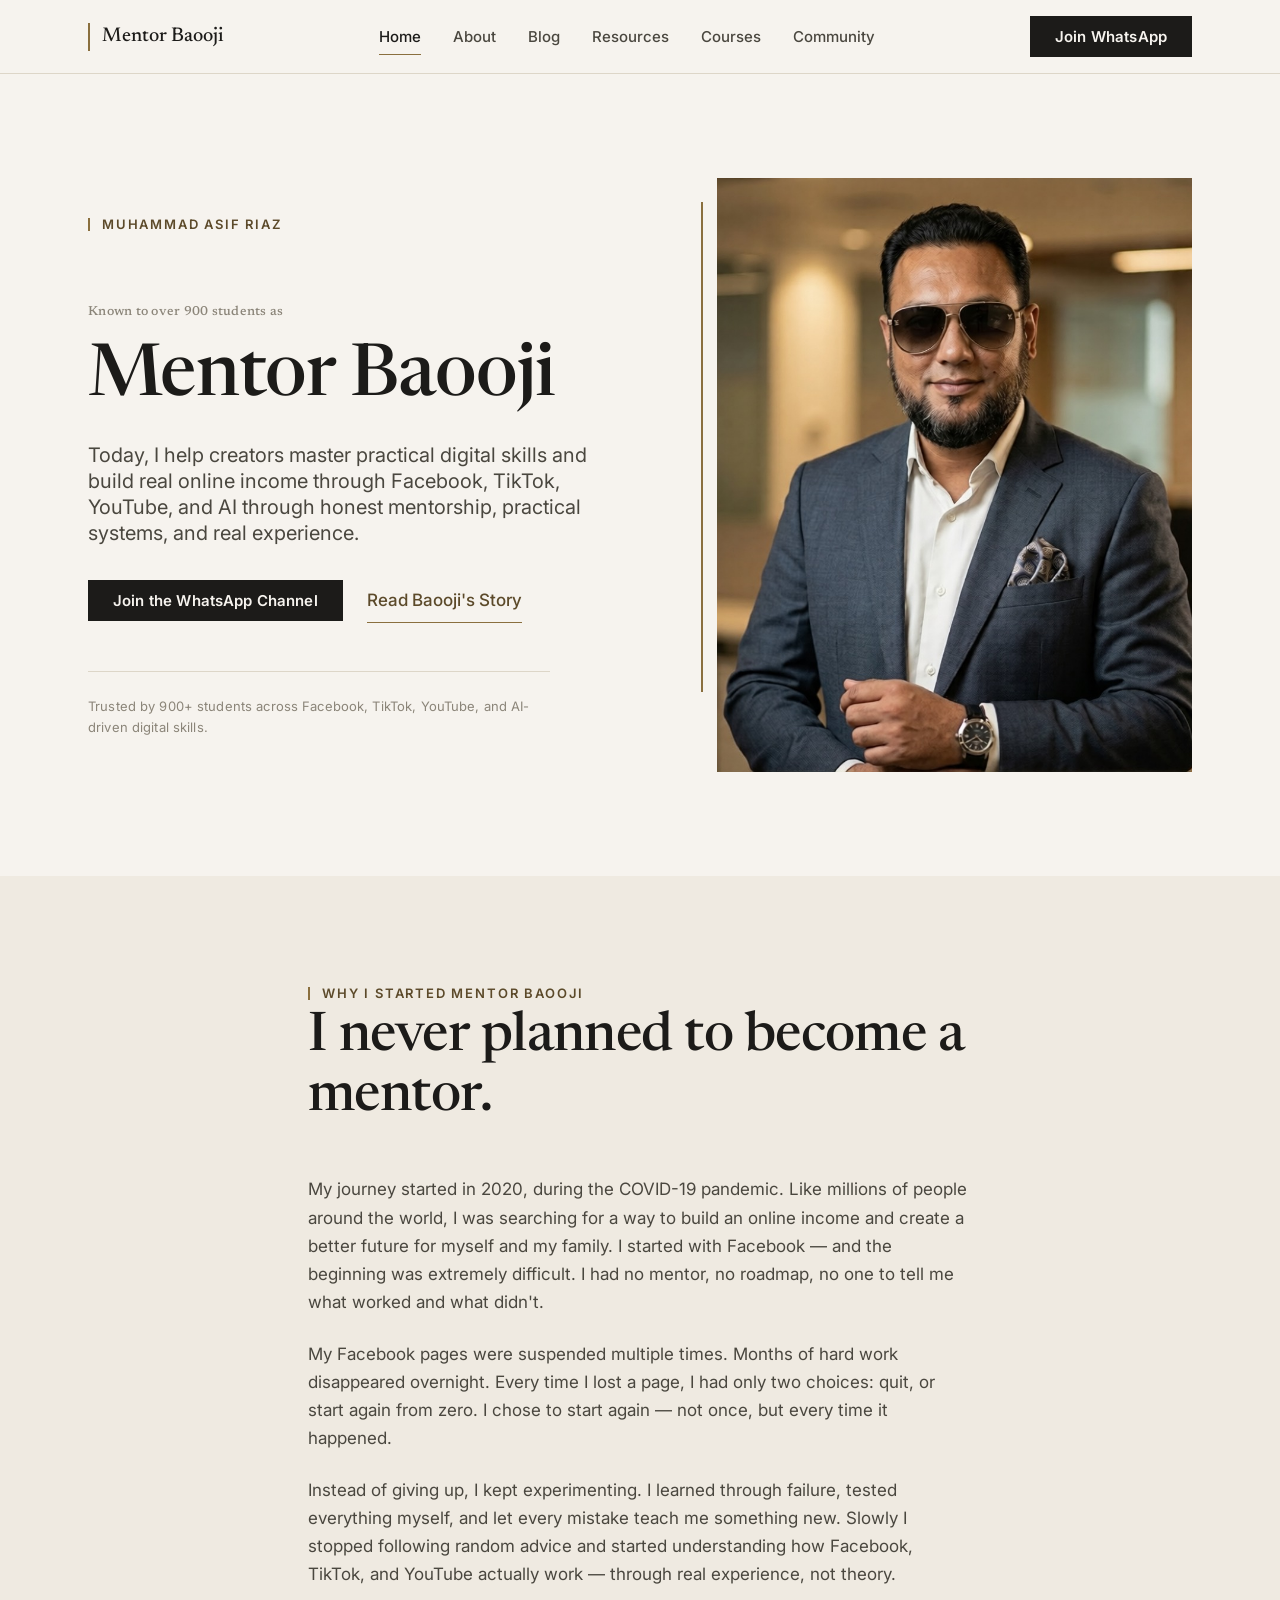
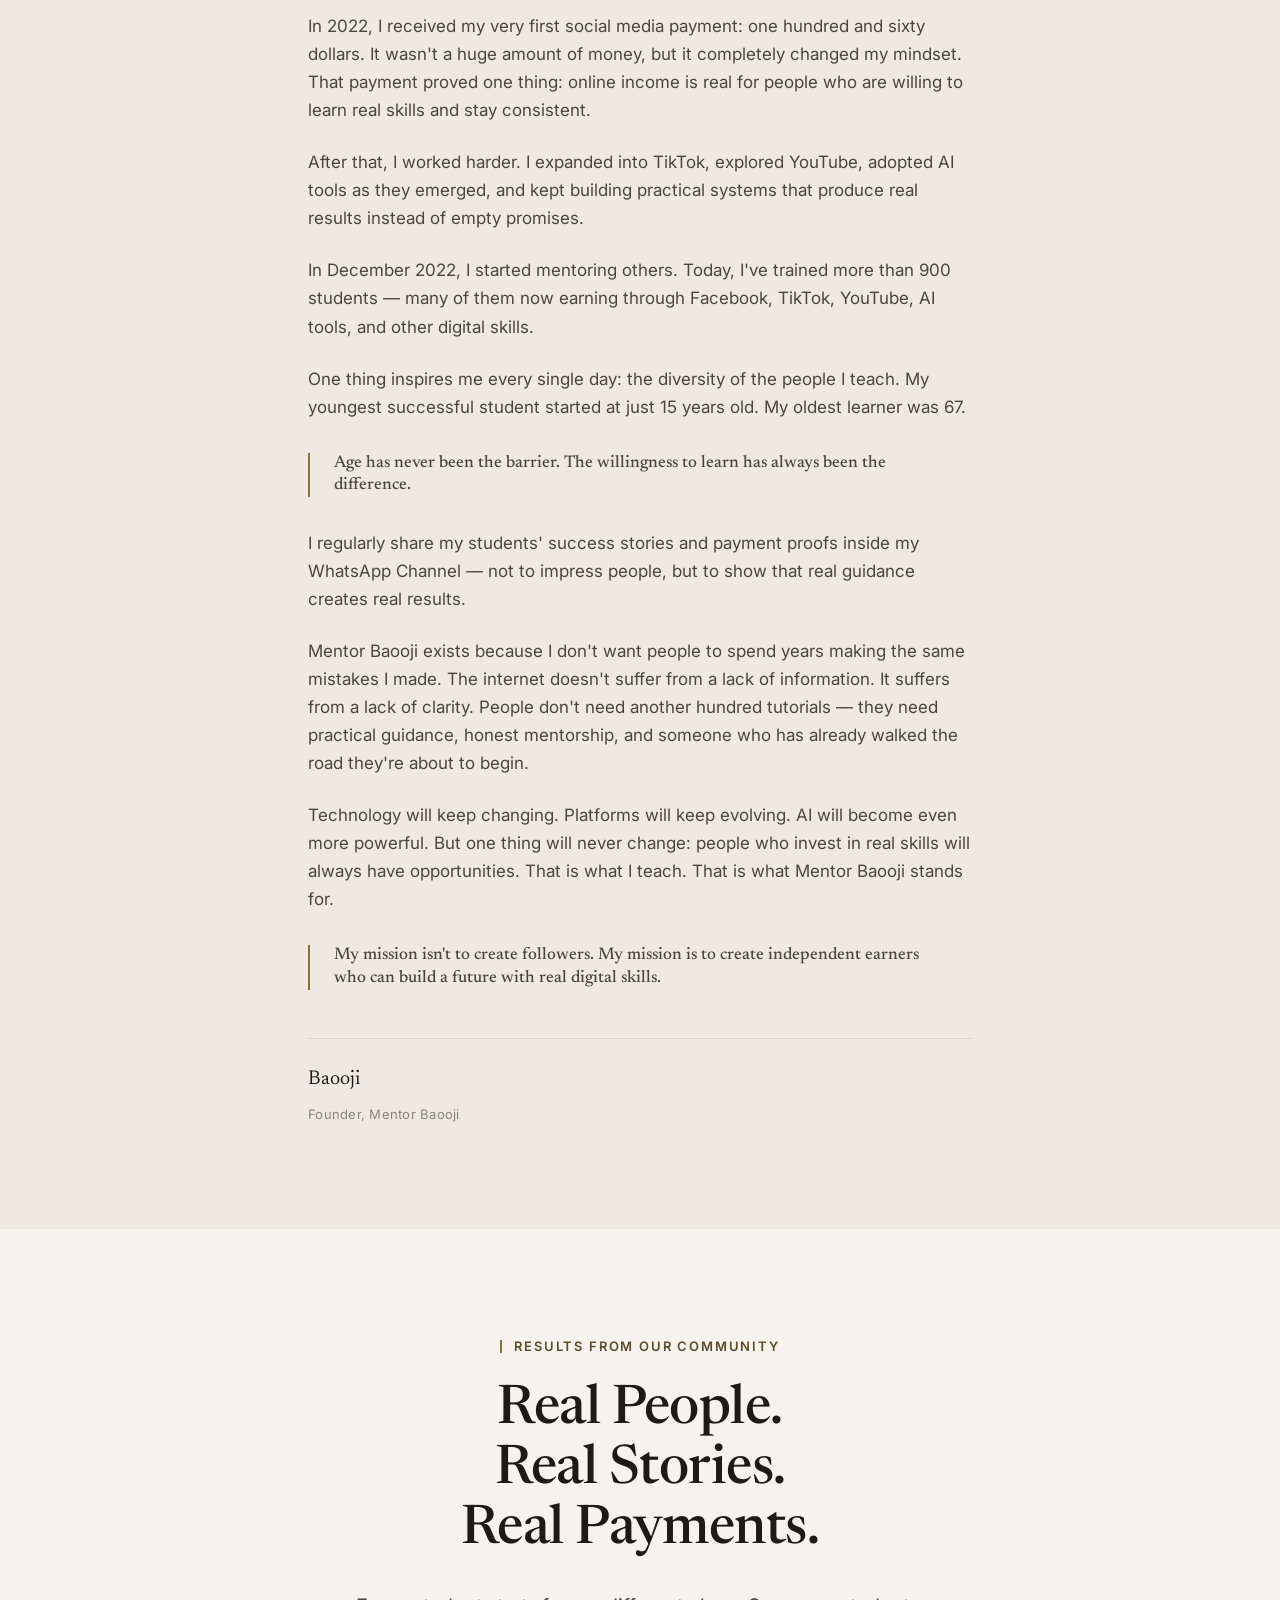
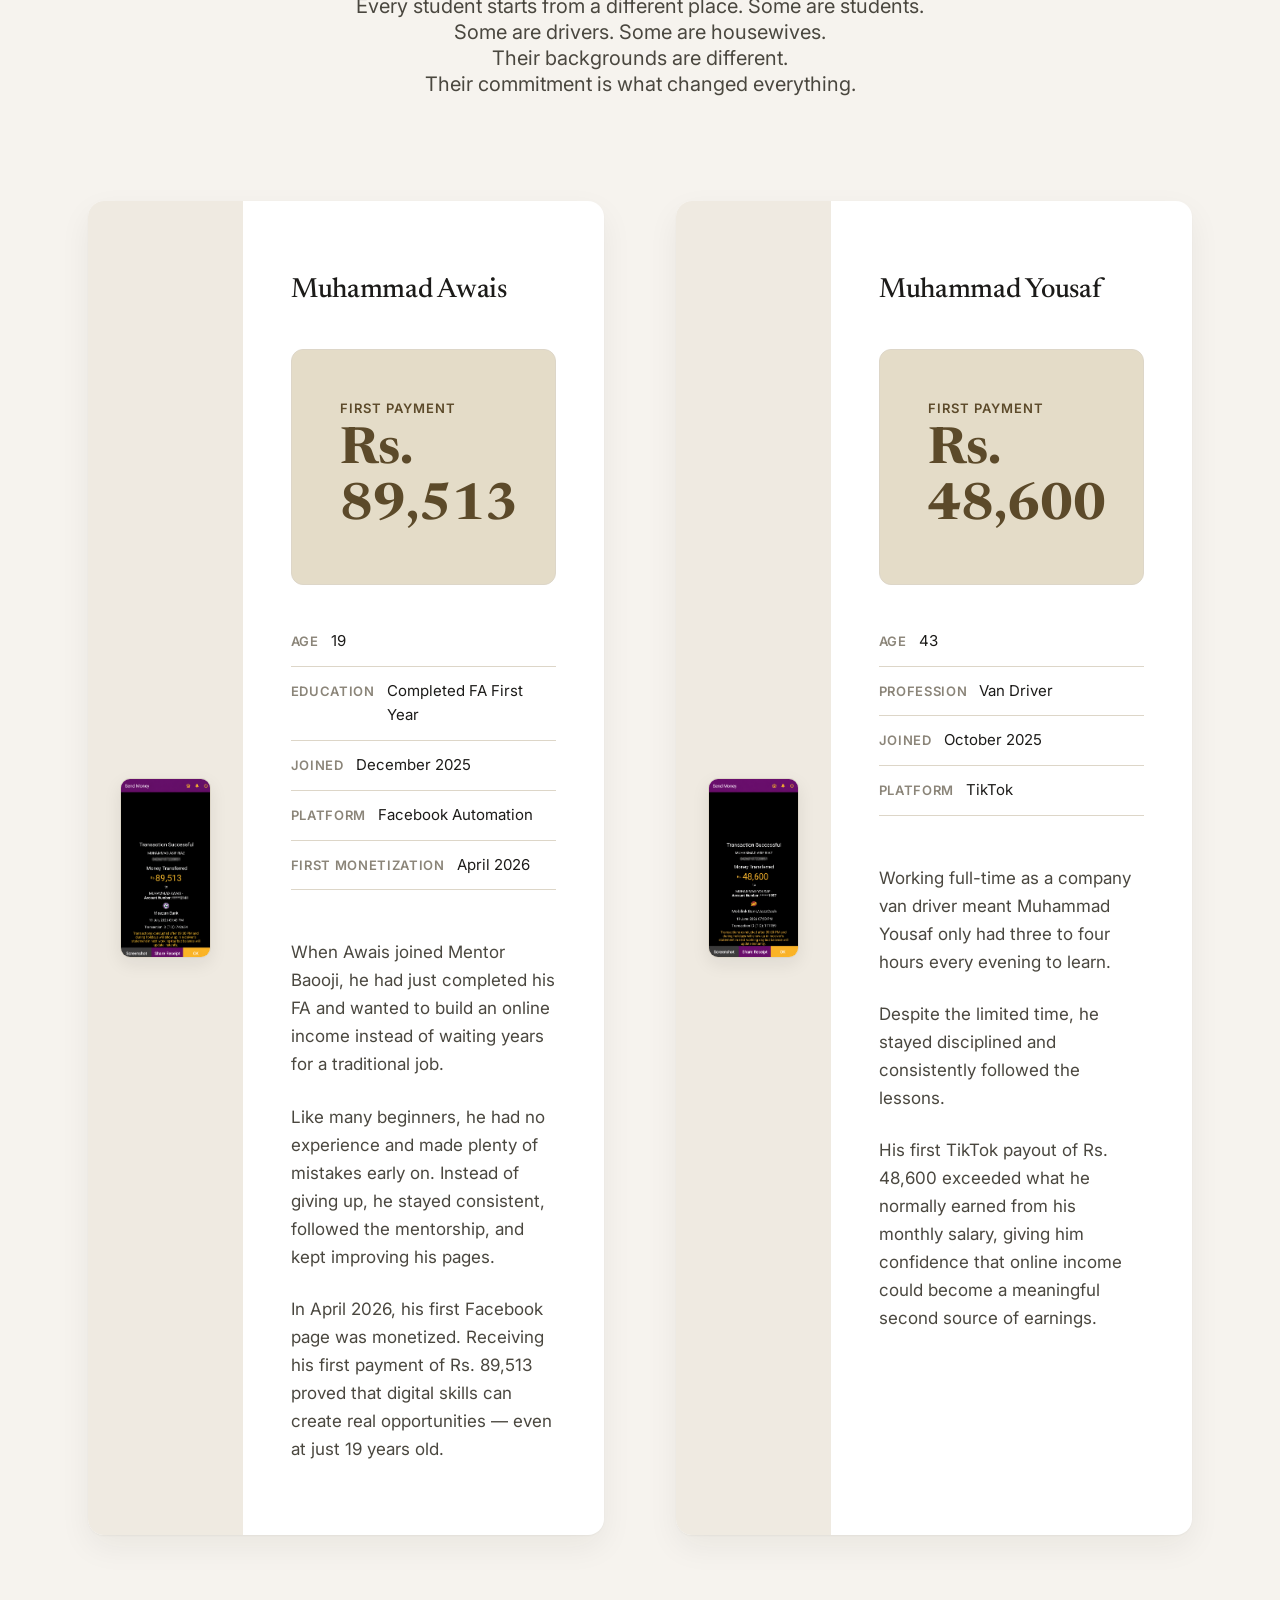
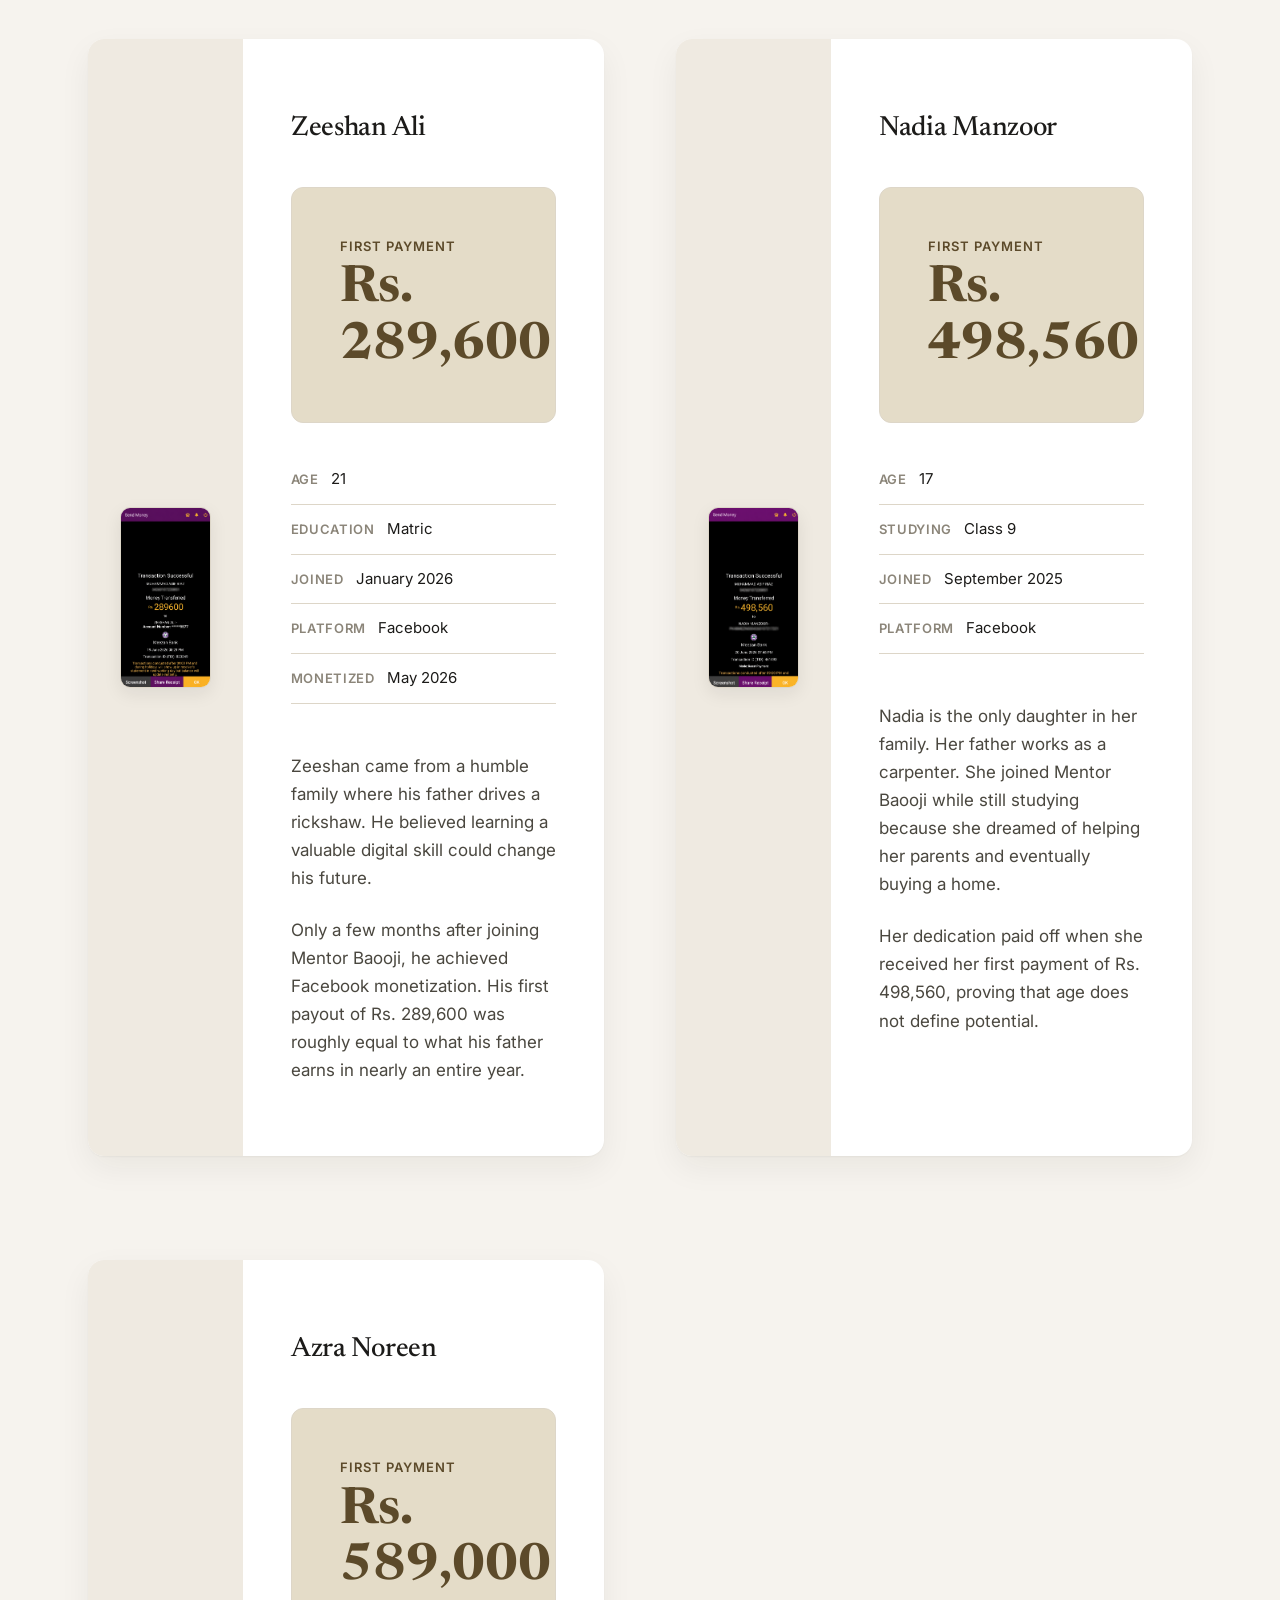
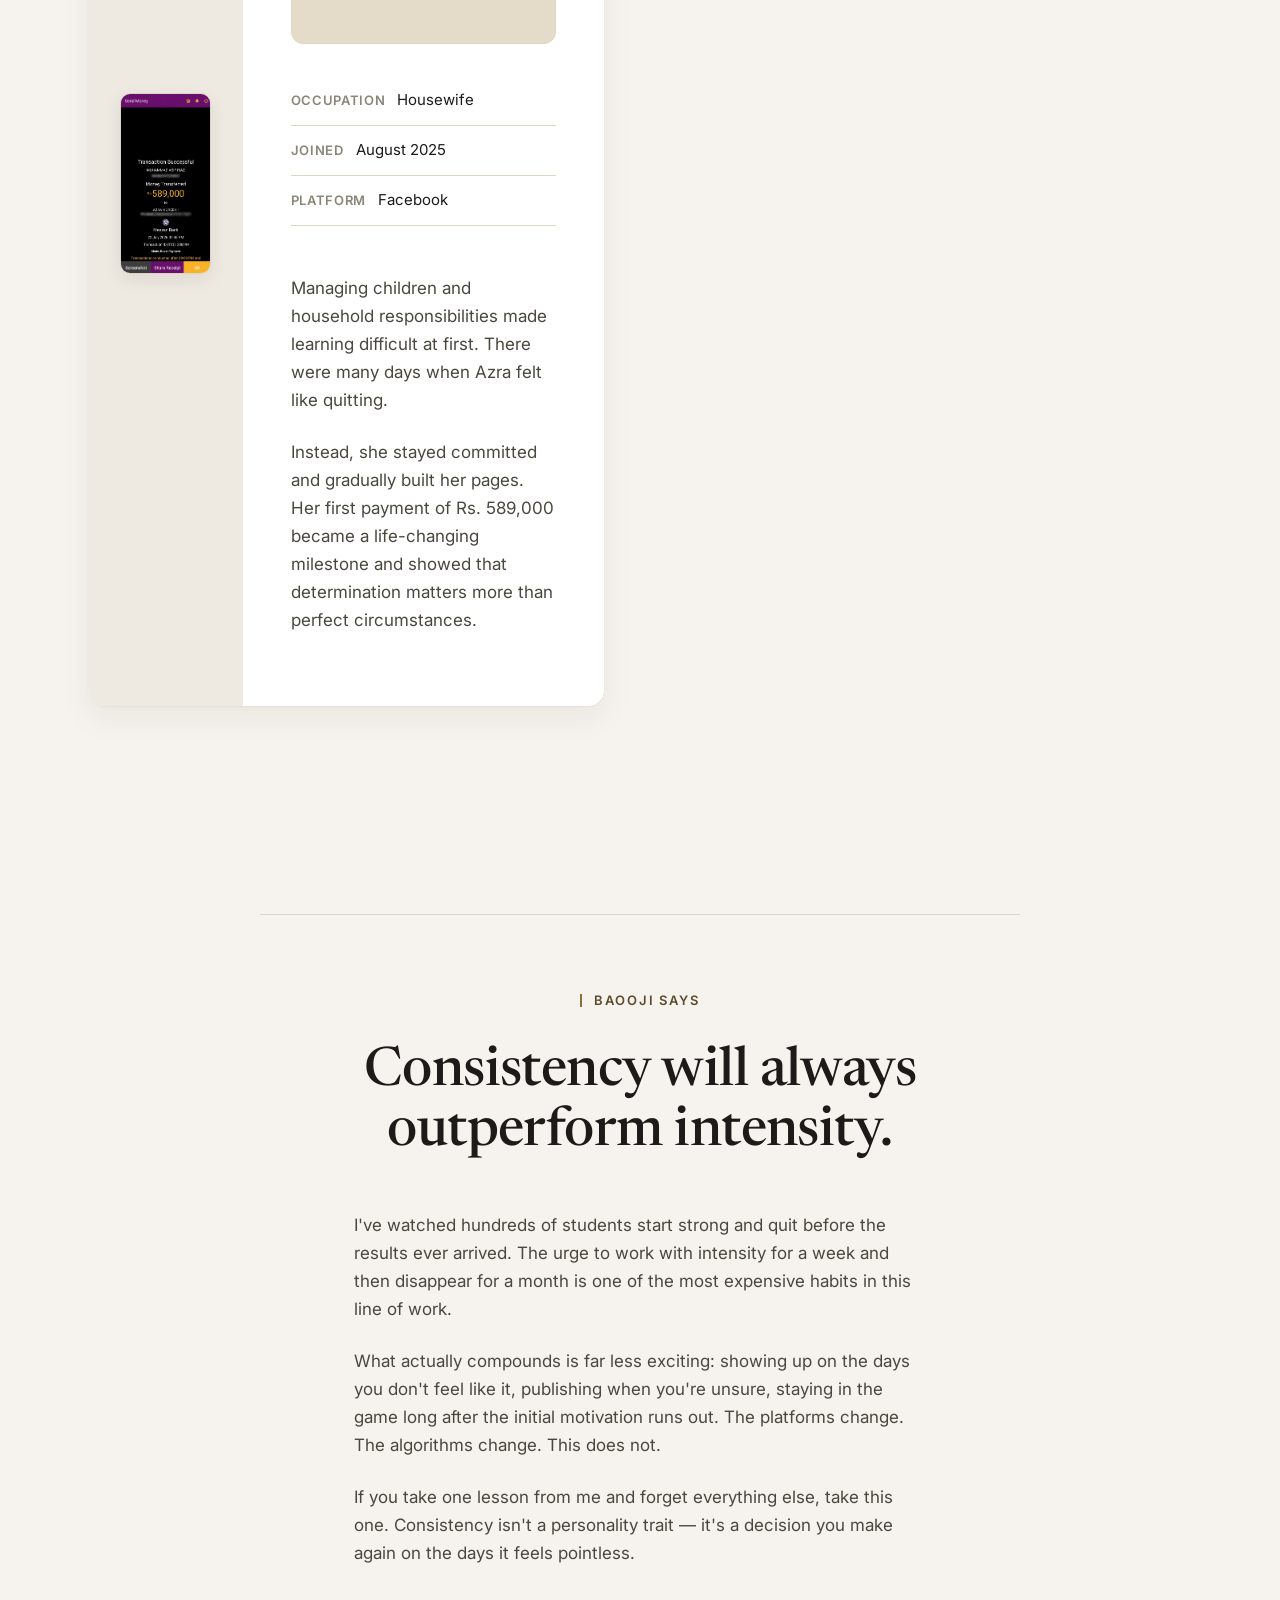
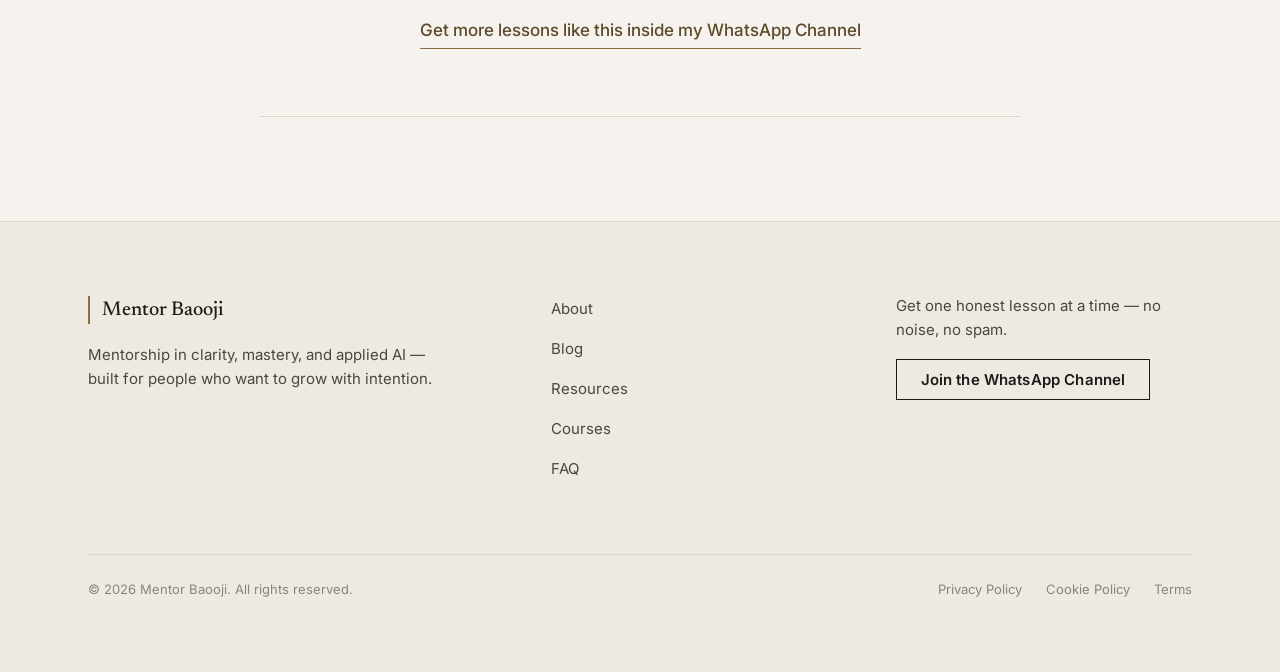
==== index.html @ 6d3a400d "Add files via upload" ====
<!DOCTYPE html>
<html lang="en" class="no-js">
<head>
  <!-- ============================================================
       CHARACTER SET / VIEWPORT
       ============================================================ -->
  <meta charset="UTF-8">
  <meta name="viewport" content="width=device-width, initial-scale=1.0">

  <!-- ============================================================
       SEO META — PHASE 1
       Authored per-page (not auto-generated) per the SEO architecture.
       This page's title/description are final copy targets to be
       refined once real hero copy is approved; structure is production-ready.
       ============================================================ -->
  <title>Mentor Baooji — Clarity, Mastery, and the AI Masterclass</title>
  <meta name="description" content="Mentor Baooji helps ambitious learners think clearly, build real skill, and grow with AI — through mentorship, timeless principles, and a free WhatsApp community.">
  <meta name="robots" content="index, follow">
  <link rel="canonical" href="https://www.mentorbaooji.com/">
  <meta name="author" content="Muhammad Asif Riaz">

  <!-- Open Graph -->
  <meta property="og:type" content="website">
  <meta property="og:site_name" content="Mentor Baooji">
  <meta property="og:title" content="Mentor Baooji — Clarity, Mastery, and the AI Masterclass">
  <meta property="og:description" content="Mentorship, timeless principles, and a free WhatsApp community for ambitious learners building real skill in the age of AI.">
  <meta property="og:url" content="https://www.mentorbaooji.com/">
  <meta property="og:image" content="https://www.mentorbaooji.com/assets/images/og/home-og.jpg">
  <meta property="og:image:width" content="1200">
  <meta property="og:image:height" content="630">
  <meta property="og:locale" content="en_US">

  <!-- Twitter Card -->
  <meta name="twitter:card" content="summary_large_image">
  <meta name="twitter:title" content="Mentor Baooji — Clarity, Mastery, and the AI Masterclass">
  <meta name="twitter:description" content="Mentorship, timeless principles, and a free WhatsApp community for ambitious learners building real skill in the age of AI.">
  <meta name="twitter:image" content="https://www.mentorbaooji.com/assets/images/og/home-og.jpg">

  <meta name="theme-color" content="#F6F3EE">

  <!-- ============================================================
       FAVICON — full set (Milestone 1: Branding Assets)
       SVG served first (modern browsers, scales losslessly); ICO as the
       universal fallback; apple-touch-icon for iOS home screen; manifest
       for Android/PWA home screen icons.
       ============================================================ -->
  <link rel="icon" href="/favicon.svg" type="image/svg+xml">
  <link rel="icon" href="/favicon.ico" sizes="any">
  <link rel="apple-touch-icon" href="/assets/images/icons/apple-touch-icon.png">
  <link rel="manifest" href="/site.webmanifest">

  <!-- ============================================================
       PERFORMANCE — resource hints
       Preconnect to the font host before the stylesheet requests it,
       and preload the two font files actually used above the fold.
       ============================================================ -->
  <link rel="preconnect" href="https://fonts.googleapis.com">
  <link rel="preconnect" href="https://fonts.gstatic.com" crossorigin>
  <link rel="preload" as="image" href="/assets/images/baooji-portrait.jpg" fetchpriority="high">

  <!-- Fonts: swap avoids invisible-text flash; only two families/weights
       loaded, matching the token system's restraint on typefaces. -->
  <link href="https://fonts.googleapis.com/css2?family=Newsreader:ital,opsz,wght@0,6..72,400;0,6..72,500;1,6..72,400&family=Inter:wght@400;500;600&display=swap" rel="stylesheet">

  <!-- ============================================================
       CSS — loaded in dependency order. Kept as separate files per
       project requirement; each is small and cacheable independently.
       ============================================================ -->
  <link rel="stylesheet" href="/assets/css/variables.css">
  <link rel="stylesheet" href="/assets/css/base.css">
  <link rel="stylesheet" href="/assets/css/typography.css">
  <link rel="stylesheet" href="/assets/css/layout.css">
  <link rel="stylesheet" href="/assets/css/navigation.css">
  <link rel="stylesheet" href="/assets/css/hero.css">
  <link rel="stylesheet" href="/assets/css/origin-story.css">
  <link rel="stylesheet" href="/assets/css/student-success.css">
  <link rel="stylesheet" href="/assets/css/baooji-says.css">
  <link rel="stylesheet" href="/assets/css/footer.css">
  <link rel="stylesheet" href="/assets/css/buttons.css">
  <link rel="stylesheet" href="/assets/css/accessibility.css">
</head>
<body>

  <!-- Accessibility: skip link, first focusable element on the page -->
  <a class="skip-link" href="#main-content">Skip to main content</a>

  <div id="page">

    <!-- ============================================================
         HEADER / NAVIGATION
         ============================================================ -->
    <header class="site-header">
      <div class="container nav-bar">

        <a href="/" class="wordmark" aria-label="Mentor Baooji — Home">Mentor Baooji</a>

        <nav class="nav-links" aria-label="Primary">
          <ul>
            <li><a href="/" data-nav-link aria-current="page">Home</a></li>
            <li><a href="/about.html" data-nav-link>About</a></li>
            <li><a href="/blog/" data-nav-link>Blog</a></li>
            <li><a href="/resources/" data-nav-link>Resources</a></li>
            <li><a href="/courses.html" data-nav-link>Courses</a></li>
            <li><a href="/community.html" data-nav-link>Community</a></li>
          </ul>
        </nav>

        <div class="nav-actions">
          <a href="https://whatsapp.com/channel/0029VbAeGN4KWEL04m98dg14"
             class="btn btn-primary nav-cta"
             target="_blank" rel="noopener noreferrer">
            Join WhatsApp
            <span class="visually-hidden">(opens in a new window)</span>
          </a>

          <button type="button"
                  class="nav-toggle"
                  data-nav-toggle
                  aria-expanded="false"
                  aria-controls="mobile-nav"
                  aria-label="Open menu">
            <span class="bar-1"></span>
            <span class="bar-2"></span>
            <span class="bar-3"></span>
          </button>
        </div>

      </div>
    </header>

    <!-- ============================================================
         MOBILE OFF-CANVAS NAV
         ============================================================ -->
    <nav class="mobile-nav"
         id="mobile-nav"
         data-mobile-nav
         data-open="false"
         aria-label="Mobile"
         aria-hidden="true">

      <button type="button" class="mobile-nav-close" data-nav-close>
        Close <span aria-hidden="true">✕</span>
      </button>

      <ul>
        <li><a href="/">Home</a></li>
        <li><a href="/about.html">About</a></li>
        <li><a href="/blog/">Blog</a></li>
        <li><a href="/resources/">Resources</a></li>
        <li><a href="/courses.html">Courses</a></li>
        <li><a href="/community.html">Community</a></li>
      </ul>

      <div class="nav-cta-wrap">
        <a href="https://whatsapp.com/channel/0029VbAeGN4KWEL04m98dg14"
           class="btn btn-primary btn-block"
           target="_blank" rel="noopener noreferrer">
          Join the WhatsApp Channel
          <span class="visually-hidden">(opens in a new window)</span>
        </a>
      </div>
    </nav>

    <!-- ============================================================
         MAIN CONTENT
         ============================================================ -->
    <main id="main-content">

      <!-- ==========================================================
           HERO
           ========================================================== -->
      <section class="hero" aria-labelledby="hero-heading">
        <div class="container hero-grid">

          <div class="hero-content">
            <p class="eyebrow hero-eyebrow">Muhammad Asif Riaz</p>

            <h1 id="hero-heading" class="hero-headline">
              <span class="text-meta">Known to over 900 students as</span><br>
              Mentor Baooji
            </h1>

            <p class="hero-subline">
              Today, I help creators master practical digital skills and
              build real online income through Facebook, TikTok,
              YouTube, and AI through honest mentorship, practical
              systems, and real experience.
            </p>

            <div class="hero-actions">
              <a href="https://whatsapp.com/channel/0029VbAeGN4KWEL04m98dg14"
                 class="btn btn-primary"
                 target="_blank" rel="noopener noreferrer">
                Join the WhatsApp Channel
              </a>
              <a href="/about.html" class="btn-text">Read Baooji's Story</a>
            </div>

            <div class="hero-credibility">
              <p>
                Trusted by 900+ students across Facebook, TikTok,
                YouTube, and AI-driven digital skills.
              </p>
            </div>
          </div>

          <div class="hero-portrait">
            <div class="hero-portrait-frame">
              <img src="/assets/images/baooji-portrait.jpg"
                   alt="Portrait of Mentor Baooji"
                   width="800" height="1000"
                   fetchpriority="high">
            </div>
          </div>

        </div>
      </section>

      <!-- ==========================================================
           WHY I STARTED MENTOR BAOOJI
           Origin story. Job of this section is trust, not conversion —
           deliberately no CTA button here; let it breathe.
           ========================================================== -->
      <section class="origin-story section section-alt" aria-labelledby="origin-story-heading">
        <div class="container-narrow" data-reveal>

          <p class="eyebrow">Why I Started Mentor Baooji</p>

          <h2 id="origin-story-heading" class="origin-story-heading">
            I never planned to become a mentor.
          </h2>

          <div class="origin-story-body stack">
            <p>
              My journey started in 2020, during the COVID-19 pandemic.
              Like millions of people around the world, I was searching
              for a way to build an online income and create a better
              future for myself and my family. I started with Facebook —
              and the beginning was extremely difficult. I had no mentor,
              no roadmap, no one to tell me what worked and what didn't.
            </p>

            <p>
              My Facebook pages were suspended multiple times. Months of
              hard work disappeared overnight. Every time I lost a page,
              I had only two choices: quit, or start again from zero. I
              chose to start again — not once, but every time it happened.
            </p>

            <p>
              Instead of giving up, I kept experimenting. I learned
              through failure, tested everything myself, and let every
              mistake teach me something new. Slowly I stopped following
              random advice and started understanding how Facebook,
              TikTok, and YouTube actually work — through real experience,
              not theory.
            </p>

            <p>
              In 2022, I received my very first social media payment: one
              hundred and sixty dollars. It wasn't a huge amount of money,
              but it completely changed my mindset. That payment proved
              one thing: online income is real for people who are willing
              to learn real skills and stay consistent.
            </p>

            <p>
              After that, I worked harder. I expanded into TikTok,
              explored YouTube, adopted AI tools as they emerged, and kept
              building practical systems that produce real results instead
              of empty promises.
            </p>

            <p>
              In December 2022, I started mentoring others. Today, I've
              trained more than 900 students — many of them now earning
              through Facebook, TikTok, YouTube, AI tools, and other
              digital skills.
            </p>

            <p>
              One thing inspires me every single day: the diversity of the
              people I teach. My youngest successful student started at
              just 15 years old. My oldest learner was 67.
            </p>

            <p class="origin-callout">
              Age has never been the barrier. The willingness to learn
              has always been the difference.
            </p>

            <p>
              I regularly share my students' success stories and payment
              proofs inside my WhatsApp Channel — not to impress people,
              but to show that real guidance creates real results.
            </p>

            <p>
              Mentor Baooji exists because I don't want people to spend
              years making the same mistakes I made. The internet doesn't
              suffer from a lack of information. It suffers from a lack of
              clarity. People don't need another hundred tutorials — they
              need practical guidance, honest mentorship, and someone who
              has already walked the road they're about to begin.
            </p>

            <p>
              Technology will keep changing. Platforms will keep evolving.
              AI will become even more powerful. But one thing will never
              change: people who invest in real skills will always have
              opportunities. That is what I teach. That is what Mentor
              Baooji stands for.
            </p>

            <p class="origin-callout">
              My mission isn't to create followers. My mission is to
              create independent earners who can build a future with real
              digital skills.
            </p>
          </div>

          <div class="origin-signature">
            Baooji
            <span>Founder, Mentor Baooji</span>
          </div>

        </div>
      </section>

      <!-- ==========================================================
           REAL STUDENT SUCCESS STORIES
           Reuses existing reveal.js fade-in via [data-reveal]; no new
           JS file. Payment screenshots are wrapped in plain links that
           open the full image in a new tab — no lightbox/JS required.
           ========================================================== -->
      <section class="student-success section" aria-labelledby="student-success-heading">
        <div class="container">

          <div class="student-success-intro" data-reveal>
            <p class="eyebrow">Results from our community</p>

            <h2 id="student-success-heading" class="student-success-headline">
              Real People.<br>
              Real Stories.<br>
              Real Payments.
            </h2>

            <p class="student-success-subheading">
              Every student starts from a different place. Some are
              students. Some are drivers. Some are housewives.
              <br>
              Their backgrounds are different.
              <br>
              Their commitment is what changed everything.
            </p>
          </div>

          <div class="student-success-grid">

            <!-- Student 1 — Muhammad Awais -->
            <article class="student-card" data-reveal>
              <div class="student-card-media">
                <a href="/assets/images/students/awais.png"
                   class="student-card-image-link"
                   target="_blank" rel="noopener noreferrer">
                  <img src="/assets/images/students/awais.png"
                       alt="Payment screenshot showing Rs. 89,513 received by Muhammad Awais"
                       width="480" height="640"
                       loading="lazy">
                  <span class="visually-hidden">View full payment screenshot (opens in a new window)</span>
                </a>
              </div>
              <div class="student-card-body">
                <h3 class="student-card-name">Muhammad Awais</h3>
                <dl class="student-card-meta">
                  <div class="student-card-meta-item"><dt>Age</dt><dd>19</dd></div>
                  <div class="student-card-meta-item"><dt>Education</dt><dd>Completed FA First Year</dd></div>
                  <div class="student-card-meta-item"><dt>Joined</dt><dd>December 2025</dd></div>
                  <div class="student-card-meta-item"><dt>Platform</dt><dd>Facebook Automation</dd></div>
                  <div class="student-card-meta-item"><dt>First Monetization</dt><dd>April 2026</dd></div>
                  <div class="student-card-meta-item is-payment"><dt>First Payment</dt><dd>Rs. 89,513</dd></div>
                </dl>
                <div class="student-card-story stack">
                  <p>
                    When Awais joined Mentor Baooji, he had just completed
                    his FA and wanted to build an online income instead of
                    waiting years for a traditional job.
                  </p>
                  <p>
                    Like many beginners, he had no experience and made
                    plenty of mistakes early on. Instead of giving up, he
                    stayed consistent, followed the mentorship, and kept
                    improving his pages.
                  </p>
                  <p>
                    In April 2026, his first Facebook page was monetized.
                    Receiving his first payment of Rs. 89,513 proved that
                    digital skills can create real opportunities — even at
                    just 19 years old.
                  </p>
                </div>
              </div>
            </article>

            <!-- Student 2 — Muhammad Yousaf -->
            <article class="student-card" data-reveal>
              <div class="student-card-media">
                <a href="/assets/images/students/yousaf.png"
                   class="student-card-image-link"
                   target="_blank" rel="noopener noreferrer">
                  <img src="/assets/images/students/yousaf.png"
                       alt="Payment screenshot showing Rs. 48,600 received by Muhammad Yousaf"
                       width="480" height="640"
                       loading="lazy">
                  <span class="visually-hidden">View full payment screenshot (opens in a new window)</span>
                </a>
              </div>
              <div class="student-card-body">
                <h3 class="student-card-name">Muhammad Yousaf</h3>
                <dl class="student-card-meta">
                  <div class="student-card-meta-item"><dt>Age</dt><dd>43</dd></div>
                  <div class="student-card-meta-item"><dt>Profession</dt><dd>Van Driver</dd></div>
                  <div class="student-card-meta-item"><dt>Joined</dt><dd>October 2025</dd></div>
                  <div class="student-card-meta-item"><dt>Platform</dt><dd>TikTok</dd></div>
                  <div class="student-card-meta-item is-payment"><dt>First Payment</dt><dd>Rs. 48,600</dd></div>
                </dl>
                <div class="student-card-story stack">
                  <p>
                    Working full-time as a company van driver meant
                    Muhammad Yousaf only had three to four hours every
                    evening to learn.
                  </p>
                  <p>
                    Despite the limited time, he stayed disciplined and
                    consistently followed the lessons.
                  </p>
                  <p>
                    His first TikTok payout of Rs. 48,600 exceeded what he
                    normally earned from his monthly salary, giving him
                    confidence that online income could become a
                    meaningful second source of earnings.
                  </p>
                </div>
              </div>
            </article>

            <!-- Student 3 — Zeeshan Ali -->
            <article class="student-card" data-reveal>
              <div class="student-card-media">
                <a href="/assets/images/students/zeeshan.png"
                   class="student-card-image-link"
                   target="_blank" rel="noopener noreferrer">
                  <img src="/assets/images/students/zeeshan.png"
                       alt="Payment screenshot showing Rs. 289,600 received by Zeeshan Ali"
                       width="480" height="640"
                       loading="lazy">
                  <span class="visually-hidden">View full payment screenshot (opens in a new window)</span>
                </a>
              </div>
              <div class="student-card-body">
                <h3 class="student-card-name">Zeeshan Ali</h3>
                <dl class="student-card-meta">
                  <div class="student-card-meta-item"><dt>Age</dt><dd>21</dd></div>
                  <div class="student-card-meta-item"><dt>Education</dt><dd>Matric</dd></div>
                  <div class="student-card-meta-item"><dt>Joined</dt><dd>January 2026</dd></div>
                  <div class="student-card-meta-item"><dt>Platform</dt><dd>Facebook</dd></div>
                  <div class="student-card-meta-item"><dt>Monetized</dt><dd>May 2026</dd></div>
                  <div class="student-card-meta-item is-payment"><dt>First Payment</dt><dd>Rs. 289,600</dd></div>
                </dl>
                <div class="student-card-story stack">
                  <p>
                    Zeeshan came from a humble family where his father
                    drives a rickshaw. He believed learning a valuable
                    digital skill could change his future.
                  </p>
                  <p>
                    Only a few months after joining Mentor Baooji, he
                    achieved Facebook monetization. His first payout of
                    Rs. 289,600 was roughly equal to what his father earns
                    in nearly an entire year.
                  </p>
                </div>
              </div>
            </article>

            <!-- Student 4 — Nadia Manzoor -->
            <article class="student-card" data-reveal>
              <div class="student-card-media">
                <a href="/assets/images/students/Nadia.png"
                   class="student-card-image-link"
                   target="_blank" rel="noopener noreferrer">
                  <img src="/assets/images/students/Nadia.png"
                       alt="Payment screenshot showing Rs. 498,560 received by Nadia Manzoor"
                       width="480" height="640"
                       loading="lazy">
                  <span class="visually-hidden">View full payment screenshot (opens in a new window)</span>
                </a>
              </div>
              <div class="student-card-body">
                <h3 class="student-card-name">Nadia Manzoor</h3>
                <dl class="student-card-meta">
                  <div class="student-card-meta-item"><dt>Age</dt><dd>17</dd></div>
                  <div class="student-card-meta-item"><dt>Studying</dt><dd>Class 9</dd></div>
                  <div class="student-card-meta-item"><dt>Joined</dt><dd>September 2025</dd></div>
                  <div class="student-card-meta-item"><dt>Platform</dt><dd>Facebook</dd></div>
                  <div class="student-card-meta-item is-payment"><dt>First Payment</dt><dd>Rs. 498,560</dd></div>
                </dl>
                <div class="student-card-story stack">
                  <p>
                    Nadia is the only daughter in her family. Her father
                    works as a carpenter. She joined Mentor Baooji while
                    still studying because she dreamed of helping her
                    parents and eventually buying a home.
                  </p>
                  <p>
                    Her dedication paid off when she received her first
                    payment of Rs. 498,560, proving that age does not
                    define potential.
                  </p>
                </div>
              </div>
            </article>

            <!-- Student 5 — Azra Noreen -->
            <article class="student-card" data-reveal>
              <div class="student-card-media">
                <a href="/assets/images/students/Azra.png"
                   class="student-card-image-link"
                   target="_blank" rel="noopener noreferrer">
                  <img src="/assets/images/students/Azra.png"
                       alt="Payment screenshot showing Rs. 589,000 received by Azra Noreen"
                       width="480" height="640"
                       loading="lazy">
                  <span class="visually-hidden">View full payment screenshot (opens in a new window)</span>
                </a>
              </div>
              <div class="student-card-body">
                <h3 class="student-card-name">Azra Noreen</h3>
                <dl class="student-card-meta">
                  <div class="student-card-meta-item"><dt>Occupation</dt><dd>Housewife</dd></div>
                  <div class="student-card-meta-item"><dt>Joined</dt><dd>August 2025</dd></div>
                  <div class="student-card-meta-item"><dt>Platform</dt><dd>Facebook</dd></div>
                  <div class="student-card-meta-item is-payment"><dt>First Payment</dt><dd>Rs. 589,000</dd></div>
                </dl>
                <div class="student-card-story stack">
                  <p>
                    Managing children and household responsibilities made
                    learning difficult at first. There were many days when
                    Azra felt like quitting.
                  </p>
                  <p>
                    Instead, she stayed committed and gradually built her
                    pages. Her first payment of Rs. 589,000 became a
                    life-changing milestone and showed that determination
                    matters more than perfect circumstances.
                  </p>
                </div>
              </div>
            </article>

          </div>
        </div>
      </section>

      <!-- ==========================================================
           BAOOJI SAYS
           Signature section. One timeless lesson, framed and quiet —
           not a quote carousel, not a testimonial. Reuses the existing
           reveal.js fade-in via [data-reveal]; no new JS file.
           ========================================================== -->
      <section class="baooji-says section" aria-labelledby="baooji-says-heading">
        <div class="container-narrow baooji-says-frame" data-reveal>

          <p class="eyebrow">Baooji Says</p>

          <h2 id="baooji-says-heading" class="baooji-says-statement">
            Consistency will always outperform intensity.
          </h2>

          <div class="baooji-says-body stack">
            <p>
              I've watched hundreds of students start strong and quit
              before the results ever arrived. The urge to work with
              intensity for a week and then disappear for a month is one
              of the most expensive habits in this line of work.
            </p>

            <p>
              What actually compounds is far less exciting: showing up on
              the days you don't feel like it, publishing when you're
              unsure, staying in the game long after the initial
              motivation runs out. The platforms change. The algorithms
              change. This does not.
            </p>

            <p>
              If you take one lesson from me and forget everything else,
              take this one. Consistency isn't a personality trait — it's
              a decision you make again on the days it feels pointless.
            </p>
          </div>

          <p class="baooji-says-cta">
            <a href="https://whatsapp.com/channel/0029VbAeGN4KWEL04m98dg14"
               class="btn-text"
               target="_blank" rel="noopener noreferrer">
              Get more lessons like this inside my WhatsApp Channel
            </a>
          </p>

        </div>
      </section>

    </main>

    <!-- ============================================================
         FOOTER
         ============================================================ -->
    <footer class="site-footer">
      <div class="container">

        <div class="footer-grid">

          <div class="footer-brand">
            <a href="/" class="wordmark" aria-label="Mentor Baooji — Home">Mentor Baooji</a>
            <p>
              Mentorship in clarity, mastery, and applied AI — built for
              people who want to grow with intention.
            </p>
          </div>

          <nav class="footer-nav" aria-label="Footer">
            <ul>
              <li><a href="/about.html">About</a></li>
              <li><a href="/blog/">Blog</a></li>
              <li><a href="/resources/">Resources</a></li>
              <li><a href="/courses.html">Courses</a></li>
              <li><a href="/faq.html">FAQ</a></li>
            </ul>
          </nav>

          <div class="footer-cta">
            <p>Get one honest lesson at a time — no noise, no spam.</p>
            <a href="https://whatsapp.com/channel/0029VbAeGN4KWEL04m98dg14"
               class="btn btn-secondary"
               target="_blank" rel="noopener noreferrer">
              Join the WhatsApp Channel
            </a>
          </div>

        </div>

        <div class="footer-bottom">
          <p class="footer-copyright">
            © <span data-current-year>2026</span> Mentor Baooji. All rights reserved.
          </p>
          <div class="footer-legal">
            <a href="/privacy-policy.html">Privacy Policy</a>
            <a href="/cookie-policy.html">Cookie Policy</a>
            <a href="/terms.html">Terms</a>
          </div>
        </div>

      </div>
    </footer>

  </div>

  <!-- ============================================================
       JAVASCRIPT — loaded at end of body, deferred, no framework.
       ============================================================ -->
  <script src="/assets/js/navigation.js" defer></script>
  <script src="/assets/js/main.js" defer></script>
  <script src="/assets/js/reveal.js" defer></script>

</body>
</html>
---- assets/css/variables.css ----
/* ==========================================================================
   MENTOR BAOOJI — DESIGN TOKENS
   Single source of truth for the entire design system.
   Every other CSS file reads from these custom properties only —
   no hard-coded colors, sizes, or fonts anywhere else in the codebase.
   ========================================================================== */

:root {

  /* ---------- COLOR: BASE ----------
     Warm, muted, quiet-luxury palette. Deliberately avoids the common
     AI-generated defaults (cream #F4F1EA + terracotta #D97757). */
  --color-bg: #F6F3EE;            /* warm parchment — primary background */
  --color-bg-alt: #EFEAE1;        /* slightly deeper warm neutral — alternating sections */
  --color-surface: #FFFFFF;       /* rare — only for elevated cards/forms if ever needed */

  --color-ink: #1C1B19;           /* warm near-black — headings, primary text */
  --color-ink-soft: #4A473F;      /* muted body text */
  --color-ink-faint: #8B8579;     /* captions, meta text, timestamps */

  --color-accent: #8A6F3E;        /* burnished brass — the brand's signature accent */
  --color-accent-deep: #5C4A2A;   /* hover / active / pressed states */
  --color-accent-soft: #E4DCC8;   /* faint accent backgrounds, focus halos */

  --color-border: #DDD6C8;        /* hairline rules and dividers */
  --color-border-strong: #C9C0AC; /* slightly stronger rule, used sparingly */

  /* ---------- COLOR: FUNCTIONAL ---------- */
  --color-focus-ring: #5C4A2A;    /* visible keyboard focus outline */
  --color-overlay: rgba(28, 27, 25, 0.55); /* mobile nav / modal scrims */

  /* ---------- TYPOGRAPHY: FAMILIES ---------- */
  --font-display: "Newsreader", "Iowan Old Style", "Palatino Linotype", serif;
  --font-body: "Inter", -apple-system, BlinkMacSystemFont, "Segoe UI", sans-serif;

  /* ---------- TYPOGRAPHY: SCALE ----------
     Fluid type scale using clamp() so it responds smoothly across
     viewport sizes without separate breakpoint overrides. */
  --font-size-xs:   clamp(0.75rem, 0.72rem + 0.15vw, 0.8125rem);
  --font-size-sm:   clamp(0.875rem, 0.84rem + 0.2vw, 0.9375rem);
  --font-size-base: clamp(1rem, 0.96rem + 0.2vw, 1.0625rem);
  --font-size-md:   clamp(1.125rem, 1.06rem + 0.35vw, 1.25rem);
  --font-size-lg:   clamp(1.375rem, 1.25rem + 0.6vw, 1.75rem);
  --font-size-xl:   clamp(1.75rem, 1.5rem + 1.2vw, 2.5rem);
  --font-size-2xl:  clamp(2.25rem, 1.8rem + 2vw, 3.5rem);
  --font-size-3xl:  clamp(2.75rem, 2.1rem + 3vw, 4.75rem);

  --line-height-tight: 1.1;
  --line-height-snug: 1.3;
  --line-height-body: 1.65;

  --letter-spacing-eyebrow: 0.14em;
  --letter-spacing-tight: -0.01em;

  /* ---------- SPACING SCALE ----------
     8px base rhythm. Used for all margin/padding/gap values. */
  --space-1: 0.5rem;
  --space-2: 0.75rem;
  --space-3: 1rem;
  --space-4: 1.5rem;
  --space-5: 2rem;
  --space-6: 3rem;
  --space-7: 4.5rem;
  --space-8: 6.5rem;
  --space-9: 9rem;

  /* ---------- LAYOUT ---------- */
  --container-max: 1200px;
  --container-narrow: 760px;
  --container-padding-inline: clamp(1.25rem, 4vw, 3rem);

  /* ---------- BORDERS / RADIUS ----------
     Rectangular, hairline-driven — intentionally minimal radius use,
     consistent with the quiet-luxury, non-templated direction. */
  --radius-none: 0;
  --radius-sm: 2px;
  --border-width-hairline: 1px;
  --border-width-signature: 2px;

  /* ---------- MOTION ---------- */
  --ease-standard: cubic-bezier(0.2, 0.6, 0.2, 1);
  --duration-fast: 150ms;
  --duration-base: 260ms;
  --duration-slow: 420ms;

  /* ---------- Z-INDEX SCALE ---------- */
  --z-nav: 100;
  --z-overlay: 200;
  --z-skip-link: 999;
}

/* Reduced motion: neutralize durations globally, respected by every
   component that references --duration-* rather than hard-coded values. */
@media (prefers-reduced-motion: reduce) {
  :root {
    --duration-fast: 0ms;
    --duration-base: 0ms;
    --duration-slow: 0ms;
  }
}
---- assets/css/base.css ----
/* ==========================================================================
   BASE — reset, box model, and global defaults
   ========================================================================== */

*,
*::before,
*::after {
  box-sizing: border-box;
}

* {
  margin: 0;
}

html {
  -webkit-text-size-adjust: 100%;
  text-size-adjust: 100%;
  scroll-behavior: smooth;
}

@media (prefers-reduced-motion: reduce) {
  html {
    scroll-behavior: auto;
  }
}

body {
  min-height: 100vh;
  background-color: var(--color-bg);
  color: var(--color-ink-soft);
  font-family: var(--font-body);
  font-size: var(--font-size-base);
  line-height: var(--line-height-body);
  -webkit-font-smoothing: antialiased;
  text-rendering: optimizeLegibility;
}

img,
picture,
svg {
  display: block;
  max-width: 100%;
  height: auto;
}

/* Prevents oversized media/embeds from breaking layout on small screens */
img,
video,
iframe {
  max-width: 100%;
}

input,
button,
textarea,
select {
  font: inherit;
  color: inherit;
}

button {
  background: none;
  border: none;
  cursor: pointer;
}

a {
  color: inherit;
  text-decoration: none;
}

ul,
ol {
  list-style: none;
  padding: 0;
}

table {
  border-collapse: collapse;
}

/* Root stacking context for the mobile nav overlay */
#page {
  position: relative;
  isolation: isolate;
}
---- assets/css/typography.css ----
/* ==========================================================================
   TYPOGRAPHY
   Display face (Newsreader) is used with restraint — headings and the
   hero statement only. Everything functional (nav, buttons, meta text,
   body copy) stays in Inter. This split is what keeps the page feeling
   editorial rather than "templated SaaS."
   ========================================================================== */

h1,
h2,
h3,
h4 {
  font-family: var(--font-display);
  font-weight: 500;
  color: var(--color-ink);
  line-height: var(--line-height-tight);
  letter-spacing: var(--letter-spacing-tight);
}

h1 {
  font-size: var(--font-size-3xl);
  font-style: normal;
}

h2 {
  font-size: var(--font-size-2xl);
}

h3 {
  font-size: var(--font-size-lg);
  line-height: var(--line-height-snug);
}

h4 {
  font-size: var(--font-size-md);
  line-height: var(--line-height-snug);
}

p {
  max-width: 62ch;
}

p + p {
  margin-top: var(--space-3);
}

.text-lead {
  font-size: var(--font-size-md);
  color: var(--color-ink-soft);
  line-height: var(--line-height-snug);
}

.text-meta {
  font-size: var(--font-size-xs);
  color: var(--color-ink-faint);
  letter-spacing: 0.02em;
}

/* ---------- Eyebrow + signature mark ----------
   The recurring "signature" device described in the design plan: a small
   brass hairline beside a label, used in nav, hero, and section headers.
   This visual motif is what ties every section of the site together. */
.eyebrow {
  display: inline-flex;
  align-items: center;
  gap: var(--space-2);
  font-family: var(--font-body);
  font-size: var(--font-size-xs);
  font-weight: 600;
  letter-spacing: var(--letter-spacing-eyebrow);
  text-transform: uppercase;
  color: var(--color-accent-deep);
}

.eyebrow::before {
  content: "";
  display: inline-block;
  width: var(--border-width-signature);
  height: 1em;
  background-color: var(--color-accent);
  flex-shrink: 0;
}

/* Utility for visually hiding content while keeping it available to
   assistive technology (used for redundant/contextual labels). */
.visually-hidden {
  position: absolute;
  width: 1px;
  height: 1px;
  padding: 0;
  margin: -1px;
  overflow: hidden;
  clip: rect(0, 0, 0, 0);
  white-space: nowrap;
  border: 0;
}
---- assets/css/layout.css ----
/* ==========================================================================
   LAYOUT
   Container and section rhythm primitives reused by every section on the
   site (not just Phase 1) so future sections inherit the same spacing
   grammar automatically.
   ========================================================================== */

.container {
  width: 100%;
  max-width: var(--container-max);
  margin-inline: auto;
  padding-inline: var(--container-padding-inline);
}

.container-narrow {
  width: 100%;
  max-width: var(--container-narrow);
  margin-inline: auto;
  padding-inline: var(--container-padding-inline);
}

.section {
  padding-block: var(--space-8);
}

.section-alt {
  background-color: var(--color-bg-alt);
}

.section-divider {
  border: none;
  border-top: var(--border-width-hairline) solid var(--color-border);
}

/* ---------- Simple responsive grid utility ----------
   Used by the hero (2-col desktop / 1-col mobile) and reusable for
   future sections (courses, resources) without new CSS. */
.grid-split {
  display: grid;
  grid-template-columns: 1fr;
  gap: var(--space-6);
  align-items: center;
}

@media (min-width: 900px) {
  .grid-split {
    grid-template-columns: 1.1fr 0.9fr;
    gap: var(--space-8);
  }

  .grid-split.reverse {
    grid-template-columns: 0.9fr 1.1fr;
  }

  .grid-split.reverse > :first-child {
    order: 2;
  }
}

/* ---------- Stack utility: vertical rhythm without margin-collapse bugs --- */
.stack > * + * {
  margin-top: var(--gap, var(--space-3));
}

.stack-lg {
  --gap: var(--space-5);
}

/* ---------- Skip link (accessibility) ---------- */
.skip-link {
  position: absolute;
  top: -100%;
  left: var(--space-3);
  z-index: var(--z-skip-link);
  background-color: var(--color-ink);
  color: var(--color-bg);
  padding: var(--space-2) var(--space-4);
  font-size: var(--font-size-sm);
  font-weight: 600;
  transition: top var(--duration-fast) var(--ease-standard);
}

.skip-link:focus {
  top: var(--space-3);
}
---- assets/css/navigation.css ----
/* ==========================================================================
   NAVIGATION
   Sticky, quiet header. Wordmark carries the signature brass hairline.
   Mobile nav is a full-height off-canvas panel, toggled via vanilla JS
   (see assets/js/navigation.js), not a framework component.
   ========================================================================== */

.site-header {
  position: sticky;
  top: 0;
  z-index: var(--z-nav);
  background-color: var(--color-bg);
  border-bottom: var(--border-width-hairline) solid var(--color-border);
}

.nav-bar {
  display: flex;
  align-items: center;
  justify-content: space-between;
  padding-block: var(--space-3);
}

/* ---------- Wordmark ---------- */
.wordmark {
  display: inline-flex;
  align-items: center;
  gap: var(--space-2);
  font-family: var(--font-display);
  font-size: var(--font-size-md);
  font-weight: 500;
  color: var(--color-ink);
}

.wordmark::before {
  content: "";
  display: inline-block;
  width: var(--border-width-signature);
  height: 1.4em;
  background-color: var(--color-accent);
}

/* ---------- Desktop nav links ---------- */
.nav-links {
  display: none;
}

.nav-links ul {
  display: flex;
  align-items: center;
  gap: var(--space-5);
}

.nav-links a {
  font-size: var(--font-size-sm);
  font-weight: 500;
  color: var(--color-ink-soft);
  padding-block: var(--space-1);
  border-bottom: var(--border-width-hairline) solid transparent;
  transition: color var(--duration-fast) var(--ease-standard),
              border-color var(--duration-fast) var(--ease-standard);
}

.nav-links a:hover,
.nav-links a[aria-current="page"] {
  color: var(--color-ink);
  border-bottom-color: var(--color-accent);
}

.nav-actions {
  display: flex;
  align-items: center;
  gap: var(--space-3);
}

/* Nav CTA is intentionally smaller/quieter than the hero CTA — it is
   present everywhere but never competes with the primary hero moment. */
.nav-cta {
  padding-block: var(--space-1);
  font-size: var(--font-size-xs);
}

/* ---------- Mobile menu toggle ---------- */
.nav-toggle {
  display: inline-flex;
  flex-direction: column;
  justify-content: center;
  gap: 5px;
  width: 40px;
  height: 40px;
  padding: var(--space-1);
}

.nav-toggle span {
  display: block;
  width: 100%;
  height: 2px;
  background-color: var(--color-ink);
  transition: transform var(--duration-base) var(--ease-standard),
              opacity var(--duration-base) var(--ease-standard);
}

.nav-toggle[aria-expanded="true"] .bar-1 {
  transform: translateY(7px) rotate(45deg);
}

.nav-toggle[aria-expanded="true"] .bar-2 {
  opacity: 0;
}

.nav-toggle[aria-expanded="true"] .bar-3 {
  transform: translateY(-7px) rotate(-45deg);
}

/* ---------- Mobile off-canvas panel ---------- */
.mobile-nav {
  position: fixed;
  inset: 0;
  z-index: var(--z-overlay);
  background-color: var(--color-bg);
  display: flex;
  flex-direction: column;
  justify-content: center;
  padding: var(--space-6) var(--container-padding-inline);
  transform: translateX(100%);
  transition: transform var(--duration-slow) var(--ease-standard);
}

.mobile-nav[data-open="true"] {
  transform: translateX(0);
}

.mobile-nav ul {
  display: flex;
  flex-direction: column;
  gap: var(--space-4);
}

.mobile-nav a {
  font-family: var(--font-display);
  font-size: var(--font-size-lg);
  color: var(--color-ink);
}

.mobile-nav .nav-cta-wrap {
  margin-top: var(--space-6);
}

.mobile-nav-close {
  position: absolute;
  top: var(--space-3);
  right: var(--container-padding-inline);
  font-size: var(--font-size-sm);
  font-weight: 600;
  color: var(--color-ink-soft);
}

/* Lock body scroll while mobile nav is open (class toggled via JS) */
body.nav-open {
  overflow: hidden;
}

/* ---------- Breakpoint: show desktop nav, hide mobile toggle ---------- */
@media (min-width: 900px) {
  .nav-links {
    display: block;
  }

  .nav-toggle {
    display: none;
  }

  .mobile-nav {
    display: none;
  }
}
---- assets/css/hero.css ----
/* ==========================================================================
   HERO
   Text-left / portrait-right editorial split on desktop, stacked on
   mobile. Deliberately still and quiet: no carousel, no autoplay,
   generous negative space — the page's opening thesis.
   ========================================================================== */

.hero {
  padding-block-start: var(--space-7);
  padding-block-end: var(--space-8);
}

.hero-grid {
  display: grid;
  grid-template-columns: 1fr;
  gap: var(--space-6);
  align-items: center;
}

.hero-content {
  max-width: 46ch;
}

.hero-eyebrow {
  margin-bottom: var(--space-4);
}

.hero-headline {
  font-size: var(--font-size-3xl);
  margin-bottom: var(--space-4);
}

.hero-subline {
  font-size: var(--font-size-md);
  color: var(--color-ink-soft);
  line-height: var(--line-height-snug);
  margin-bottom: var(--space-5);
  max-width: 42ch;
}

.hero-actions {
  display: flex;
  flex-wrap: wrap;
  align-items: center;
  gap: var(--space-4);
  margin-bottom: var(--space-6);
}

.hero-credibility {
  display: flex;
  align-items: center;
  gap: var(--space-3);
  padding-top: var(--space-4);
  border-top: var(--border-width-hairline) solid var(--color-border);
  max-width: 42ch;
}

.hero-credibility p {
  font-size: var(--font-size-xs);
  color: var(--color-ink-faint);
  letter-spacing: 0.01em;
}

/* ---------- Portrait ---------- */
.hero-portrait {
  position: relative;
}

.hero-portrait-frame {
  position: relative;
  aspect-ratio: 4 / 5;
  overflow: hidden;
  background-color: var(--color-bg-alt);
}

.hero-portrait-frame img {
  width: 100%;
  height: 100%;
  object-fit: cover;
  object-position: center top;
}

/* Quiet accent rule tying the portrait back to the signature mark,
   rather than a decorative border or shadow. */
.hero-portrait::before {
  content: "";
  position: absolute;
  top: var(--space-4);
  left: calc(-1 * var(--space-3));
  width: var(--border-width-signature);
  height: calc(100% - var(--space-8));
  background-color: var(--color-accent);
}

@media (min-width: 900px) {
  .hero {
    padding-block-start: var(--space-8);
  }

  .hero-grid {
    grid-template-columns: 1.05fr 0.95fr;
    gap: var(--space-8);
  }

  .hero-headline {
    font-size: var(--font-size-3xl);
  }
}

@media (max-width: 899px) {
  .hero-portrait {
    order: -1;
    max-width: 360px;
    margin-inline: auto;
  }

  .hero-portrait::before {
    display: none;
  }
}
---- assets/css/origin-story.css ----
/* ==========================================================================
   ORIGIN STORY — "Why I Started Mentor Baooji"
   Reuses existing design tokens only (variables.css, typography.css,
   layout.css, buttons.css are untouched). This file adds nothing new to
   the color/type system — it only lays out this one section.
   ========================================================================== */

.origin-story {
  /* .section already provides vertical rhythm (layout.css) —
     this rule only sets the section's own internal spacing. */
  position: relative;
}

.origin-story-heading {
  margin-bottom: var(--space-6);
  max-width: 20ch;
}

.origin-story-body p {
  font-size: var(--font-size-base);
  color: var(--color-ink-soft);
  max-width: 62ch;
}

.origin-story-body > * + * {
  margin-top: var(--space-4);
}

/* ---------- Callout line ----------
   One sentence from the narrative, set larger in the display face.
   This is NOT a duplicated pull-quote (which would read twice to
   screen reader users) — it is simply the emphasised paragraph in
   place, so it remains a single, non-repeated piece of content. */
.origin-callout {
  font-family: var(--font-display);
  font-size: var(--font-size-lg);
  font-weight: 500;
  color: var(--color-ink);
  line-height: var(--line-height-snug);
  max-width: 26ch;
  padding-left: var(--space-4);
  border-left: var(--border-width-signature) solid var(--color-accent);
  margin-block: var(--space-5) !important; /* overrides the generic stack gap above for emphasis */
}

/* ---------- Signature ---------- */
.origin-signature {
  margin-top: var(--space-6);
  padding-top: var(--space-4);
  border-top: var(--border-width-hairline) solid var(--color-border);
  font-family: var(--font-display);
  font-size: var(--font-size-md);
  color: var(--color-ink);
}

.origin-signature span {
  display: block;
  font-family: var(--font-body);
  font-size: var(--font-size-xs);
  color: var(--color-ink-faint);
  letter-spacing: 0.02em;
  margin-top: var(--space-1);
}

/* ==========================================================================
   FADE-IN REVEAL (progressive enhancement)
   Default state is fully visible — content is NEVER hidden for users
   without JavaScript. Only once .js-enabled is present (set by the
   existing main.js from Phase 1) does the pre-reveal state apply, and
   even then only until the IntersectionObserver in reveal.js flips it.
   ========================================================================== */

[data-reveal] {
  opacity: 1;
  transform: none;
}

.js-enabled [data-reveal] {
  opacity: 0;
  transform: translateY(16px);
  transition: opacity var(--duration-slow) var(--ease-standard),
              transform var(--duration-slow) var(--ease-standard);
}

.js-enabled [data-reveal].is-visible {
  opacity: 1;
  transform: none;
}

/* Users who prefer reduced motion always see content immediately,
   regardless of JS state — no fade, no movement. */
@media (prefers-reduced-motion: reduce) {
  .js-enabled [data-reveal] {
    opacity: 1;
    transform: none;
    transition: none;
  }
}

/* ---------- Responsive ---------- */
@media (max-width: 599px) {
  .origin-callout {
    font-size: var(--font-size-md);
    padding-left: var(--space-3);
  }
}
---- assets/css/student-success.css ----
/* ==========================================================================
   STUDENT SUCCESS STORIES
   Reuses existing tokens (variables.css / typography.css / layout.css)
   for all color, spacing, and type. Shadow/radius/pill values are defined
   locally in this file only — a deliberate, explicitly-requested exception
   to the sitewide "no shadows / no radius" rule, scoped so it cannot leak
   into buttons, nav, or any other component.

   VISUAL-ONLY REVISION — HTML markup and JS are unchanged.

   NOTE: this revision targets the selectors that actually exist in
   index.html (.student-card-meta / .student-card-meta-item / .is-payment /
   .student-card-image-link / .student-card-story.stack). The previous
   version of this file referenced markup that isn't present in the page
   (.student-card-tagline, .student-card-platform, .student-timeline,
   .student-card-payment, .student-card-image-trigger, .lightbox-*,
   .student-success-cta) — those rules never matched anything and have
   been removed rather than carried forward.

   Payment emphasis (requirement 4) is achieved the same way the previous
   file achieved its own reordering: CSS `order` only, on the existing
   <dl class="student-card-meta"> / .student-card-meta-item elements.
   No HTML changes.
   ========================================================================== */

.student-success {
  /* .section (layout.css) provides vertical rhythm already */
}

/* ---------- Intro block ---------- */
.student-success-intro {
  max-width: var(--container-narrow);
  margin-inline: auto;
  text-align: center;
  margin-bottom: var(--space-8);
}

.student-success-intro .eyebrow {
  justify-content: center;
  margin-bottom: var(--space-4);
}

.student-success-headline {
  margin-bottom: var(--space-5);
}

.student-success-subheading {
  font-size: var(--font-size-md);
  color: var(--color-ink-soft);
  line-height: var(--line-height-snug);
  max-width: 48ch;
  margin-inline: auto;
}

.student-success-subheading > * + * {
  margin-top: var(--space-1);
}

/* ---------- Card grid ---------- */
.student-success-grid {
  display: grid;
  grid-template-columns: 1fr;
  gap: var(--space-7);
  align-items: stretch;
}

@media (min-width: 900px) {
  .student-success-grid {
    grid-template-columns: 1fr 1fr;
    gap: var(--space-8) var(--space-7);
  }
}

/* ---------- Card ----------
   Local-only design tokens: shadow + radius are intentionally NOT added
   to variables.css, so the rest of the site (buttons, nav, footer)
   remains untouched by this exception. */
.student-card {
  --card-radius: 16px;
  --card-shadow: 0 1px 2px rgba(28, 27, 25, 0.04),
                 0 12px 32px rgba(28, 27, 25, 0.06);
  --card-shadow-hover: 0 1px 2px rgba(28, 27, 25, 0.05),
                       0 20px 44px rgba(28, 27, 25, 0.09);

  height: 100%;
  display: grid;
  grid-template-columns: 1fr;
  background-color: var(--color-surface);
  border-radius: var(--card-radius);
  box-shadow: var(--card-shadow);
  overflow: hidden;
  transition: box-shadow var(--duration-base) var(--ease-standard),
              transform var(--duration-base) var(--ease-standard);
}

.student-card:hover {
  box-shadow: var(--card-shadow-hover);
  transform: translateY(-3px);
}

/* Desktop split — screenshot column narrowed to ~30%, story column
   widened to ~70%, so the screenshot supports the story instead of
   competing with it for attention. Same 900px breakpoint as before. */
@media (min-width: 900px) {
  .student-card {
    grid-template-columns: 30% 70%;
    /* Shared floor so every card reads as the same size on desktop,
       independent of which grid row it lands in. Content can still
       grow taller than this where a story runs long. */
    min-height: 30rem;
  }
}

/* ---------- Media (payment screenshot) ----------
   Screenshot is never cropped: it sits inside a height-capped, padded
   frame and keeps its own native aspect ratio via object-fit: contain.
   The image supports the story, not the reverse. */
.student-card-media {
  display: flex;
  align-items: center;
  justify-content: center;
  padding: var(--space-5);
  background-color: var(--color-bg-alt);
}

.student-card-image-link {
  display: flex;
  align-items: center;
  justify-content: center;
  width: 100%;
  height: 100%;
  padding: 0;
}

.student-card-media img {
  display: block;
  width: auto;
  height: auto;
  max-width: 100%;
  max-height: 380px;
  object-fit: contain;
  border-radius: 10px; /* local exception, see file header */
  border: var(--border-width-hairline) solid var(--color-border);
  box-shadow: 0 6px 18px rgba(28, 27, 25, 0.08); /* local exception, see file header */
  transition: opacity var(--duration-base) var(--ease-standard),
              box-shadow var(--duration-base) var(--ease-standard);
}

.student-card-image-link:hover img,
.student-card-image-link:focus-visible img {
  opacity: 0.94;
  box-shadow: 0 10px 26px rgba(28, 27, 25, 0.12);
}

@media (max-width: 899px) {
  .student-card-media {
    padding: var(--space-6) var(--space-5);
  }

  .student-card-media img {
    max-height: 320px;
  }
}

/* ---------- Body ---------- */
.student-card-body {
  padding: var(--space-7) var(--space-6);
  display: flex;
  flex-direction: column;
}

.student-card-name {
  font-size: var(--font-size-lg);
  margin-bottom: var(--space-4);
}

/* ---------- Meta list ----------
   <dl class="student-card-meta"> holds every fact row, including the
   payment row (marked with .is-payment in the existing markup). It's
   switched to a flex column here purely so `order` can promote the
   payment row above the other facts — no HTML change required. */
.student-card-meta {
  display: flex;
  flex-direction: column;
  gap: var(--space-2);
  margin: 0 0 var(--space-6);
}

.student-card-meta-item {
  order: 2;
  display: flex;
  align-items: baseline;
  gap: var(--space-2);
  padding-bottom: var(--space-2);
  border-bottom: var(--border-width-hairline) solid var(--color-border);
}

.student-card-meta-item dt {
  flex-shrink: 0;
  font-size: var(--font-size-xs);
  font-weight: 600;
  text-transform: uppercase;
  letter-spacing: 0.05em;
  color: var(--color-ink-faint);
}

.student-card-meta-item dd {
  margin: 0;
  font-size: var(--font-size-sm);
  color: var(--color-ink);
}

/* ---------- Payment row ----------
   Requirement 4: the payout amount is the strongest visual element on
   the card after the student's name. Promoted to the top of the meta
   list via `order`, and restyled as a distinct callout — not just
   colored text — so it reads at a glance before anything else on the
   card. */
.student-card-meta-item.is-payment {
  order: 1;
  flex-direction: column;
  align-items: flex-start;
  gap: 4px;
  margin-top: var(--space-3);
  margin-bottom: var(--space-5);
  padding: var(--space-6) var(--space-6);
  border: var(--border-width-hairline) solid var(--color-border);
  border-radius: 12px; /* local exception, see file header */
  background-color: var(--color-accent-soft);
}

.student-card-meta-item.is-payment dt {
  font-size: var(--font-size-xs);
  font-weight: 600;
  text-transform: uppercase;
  letter-spacing: 0.08em;
  color: var(--color-accent-deep);
}

.student-card-meta-item.is-payment dd {
  font-family: var(--font-display);
  /* ~30% larger than the previous var(--font-size-xl), scoped locally
     via calc() so the shared --font-size-xl token (and anything else
     using it) is left untouched. */
  font-size: calc(var(--font-size-xl) * 1.3);
  font-weight: 700;
  line-height: var(--line-height-tight);
  color: var(--color-accent-deep);
}

/* ---------- Story ----------
   Extra breathing room and a slightly larger, softer body type so
   longer stories stay comfortable to read instead of feeling
   compressed under the meta list. */
.student-card-story {
  font-size: var(--font-size-base);
  color: var(--color-ink-soft);
  line-height: var(--line-height-body);
  max-width: 62ch;
}

.student-card-story > * + * {
  margin-top: var(--space-4);
}

/* ---------- Responsive ----------
   Mobile stacking order (image → name → payment → remaining facts →
   story) is unchanged: media is still the sibling before
   .student-card-body in the DOM, and the `order` values above apply
   at every viewport size, not just desktop. */
@media (max-width: 559px) {
  .student-card-body {
    padding: var(--space-6) var(--space-5);
  }

  .student-card-meta-item.is-payment {
    align-items: flex-start;
  }
}
---- assets/css/baooji-says.css ----
/* ==========================================================================
   BAOOJI SAYS — signature section
   Editorial, framed, quiet. Reuses existing tokens (variables.css),
   type (typography.css), and the existing .btn-text component
   (buttons.css) — nothing new is introduced to the design system here.
   ========================================================================== */

.baooji-says-frame {
  /* Thin elegant border, no card/shadow — a framed page, not a box. */
  border-top: var(--border-width-hairline) solid var(--color-border);
  border-bottom: var(--border-width-hairline) solid var(--color-border);
  padding-block: var(--space-7);
  text-align: center;
}

.baooji-says-frame .eyebrow {
  justify-content: center;
  margin-bottom: var(--space-5);
}

/* The featured statement is the section's centerpiece — set large,
   in the display face, with room to breathe on every side. */
.baooji-says-statement {
  font-size: var(--font-size-2xl);
  max-width: 18ch;
  margin-inline: auto;
  margin-bottom: var(--space-6);
}

.baooji-says-body {
  max-width: 52ch;
  margin-inline: auto;
  text-align: left;
}

.baooji-says-body p {
  color: var(--color-ink-soft);
}

.baooji-says-body > * + * {
  margin-top: var(--space-4);
}

.baooji-says-cta {
  margin-top: var(--space-6);
}

/* ---------- Responsive ---------- */
@media (max-width: 599px) {
  .baooji-says-frame {
    padding-block: var(--space-6);
  }

  .baooji-says-statement {
    font-size: var(--font-size-xl);
    max-width: 16ch;
  }
}
---- assets/css/footer.css ----
/* ==========================================================================
   FOOTER
   Deliberately restrained — no sitemap dump. A closing gesture, not a
   utility drawer.
   ========================================================================== */

.site-footer {
  border-top: var(--border-width-hairline) solid var(--color-border);
  background-color: var(--color-bg-alt);
  padding-block: var(--space-7);
}

.footer-grid {
  display: grid;
  grid-template-columns: 1fr;
  gap: var(--space-6);
}

.footer-brand .wordmark {
  margin-bottom: var(--space-3);
}

.footer-brand p {
  max-width: 40ch;
  font-size: var(--font-size-sm);
  color: var(--color-ink-soft);
}

.footer-nav ul {
  display: flex;
  flex-direction: column;
  gap: var(--space-2);
}

.footer-nav a {
  font-size: var(--font-size-sm);
  color: var(--color-ink-soft);
  transition: color var(--duration-fast) var(--ease-standard);
}

.footer-nav a:hover {
  color: var(--color-ink);
}

.footer-cta p {
  font-size: var(--font-size-sm);
  color: var(--color-ink-soft);
  margin-bottom: var(--space-3);
  max-width: 32ch;
}

.footer-bottom {
  display: flex;
  flex-direction: column;
  gap: var(--space-3);
  margin-top: var(--space-7);
  padding-top: var(--space-4);
  border-top: var(--border-width-hairline) solid var(--color-border);
}

.footer-legal {
  display: flex;
  flex-wrap: wrap;
  gap: var(--space-4);
}

.footer-legal a {
  font-size: var(--font-size-xs);
  color: var(--color-ink-faint);
}

.footer-legal a:hover {
  color: var(--color-ink);
}

.footer-copyright {
  font-size: var(--font-size-xs);
  color: var(--color-ink-faint);
}

@media (min-width: 700px) {
  .footer-grid {
    grid-template-columns: 1.4fr 1fr 1fr;
    gap: var(--space-6);
  }
}

@media (min-width: 700px) {
  .footer-bottom {
    flex-direction: row;
    align-items: center;
    justify-content: space-between;
  }
}
---- assets/css/buttons.css ----
/* ==========================================================================
   BUTTONS
   Rectangular, hairline-based — no pill shapes, no drop shadows.
   Primary is filled (used ONLY for the WhatsApp Channel CTA, protecting
   its visual priority sitewide). Secondary is an outline. Text-link is
   the quietest option, used for lower-priority actions like "Read the story."
   ========================================================================== */

.btn {
  display: inline-flex;
  align-items: center;
  justify-content: center;
  gap: var(--space-2);
  padding: var(--space-2) var(--space-4);
  font-family: var(--font-body);
  font-size: var(--font-size-sm);
  font-weight: 600;
  letter-spacing: 0.01em;
  line-height: 1;
  white-space: nowrap;
  border-radius: var(--radius-none);
  border: var(--border-width-hairline) solid transparent;
  transition: background-color var(--duration-base) var(--ease-standard),
              color var(--duration-base) var(--ease-standard),
              border-color var(--duration-base) var(--ease-standard);
}

/* Primary — reserved for the site's single dominant action */
.btn-primary {
  background-color: var(--color-ink);
  color: var(--color-bg);
  border-color: var(--color-ink);
}

.btn-primary:hover {
  background-color: var(--color-accent-deep);
  border-color: var(--color-accent-deep);
}

/* Secondary — outline, used for supporting actions */
.btn-secondary {
  background-color: transparent;
  color: var(--color-ink);
  border-color: var(--color-ink);
}

.btn-secondary:hover {
  background-color: var(--color-ink);
  color: var(--color-bg);
}

/* Text link — quietest action, e.g. "Read Baooji's Story" */
.btn-text {
  padding: var(--space-1) 0;
  font-weight: 500;
  color: var(--color-accent-deep);
  border-bottom: var(--border-width-hairline) solid var(--color-accent);
  border-radius: 0;
}

.btn-text:hover {
  color: var(--color-ink);
  border-bottom-color: var(--color-ink);
}

.btn-block {
  width: 100%;
}

/* Visible keyboard focus — consistent across every button variant.
   Uses outline (not box-shadow) so it is never accidentally clipped
   by overflow:hidden on a parent. */
.btn:focus-visible {
  outline: var(--border-width-signature) solid var(--color-focus-ring);
  outline-offset: 3px;
}
---- assets/css/accessibility.css ----
/* ==========================================================================
   ACCESSIBILITY
   Loaded last so its rules are never accidentally overridden by
   component-level styles. Targets WCAG 2.2 AA.
   ========================================================================== */

/* Universal visible focus indicator for any interactive element that
   doesn't already define its own (buttons/links define their own above,
   this is the catch-all for nav toggles, form fields, etc.) */
:focus-visible {
  outline: var(--border-width-signature) solid var(--color-focus-ring);
  outline-offset: 3px;
}

/* Never remove focus outlines for mouse users either — :focus-visible
   already limits the ring to keyboard/AT interaction in supporting
   browsers, so no additional mouse-specific suppression is used here. */

a:focus-visible,
button:focus-visible,
[tabindex]:focus-visible {
  outline: var(--border-width-signature) solid var(--color-focus-ring);
  outline-offset: 3px;
}

/* Text selection — kept legible, consistent with brand palette */
::selection {
  background-color: var(--color-accent-soft);
  color: var(--color-ink);
}

/* Respect reduced-motion preference across every animated component */
@media (prefers-reduced-motion: reduce) {
  *,
  *::before,
  *::after {
    animation-duration: 0.001ms !important;
    animation-iteration-count: 1 !important;
    transition-duration: 0.001ms !important;
    scroll-behavior: auto !important;
  }
}

/* Minimum touch target size on mobile for all controls */
@media (pointer: coarse) {
  .btn,
  .nav-toggle,
  .nav-links a,
  .mobile-nav a {
    min-height: 44px;
  }
}

/* Ensure long/zoomed text never breaks layout (WCAG 1.4.4 / 1.4.10) */
html {
  overflow-x: hidden;
}

img {
  max-width: 100%;
}
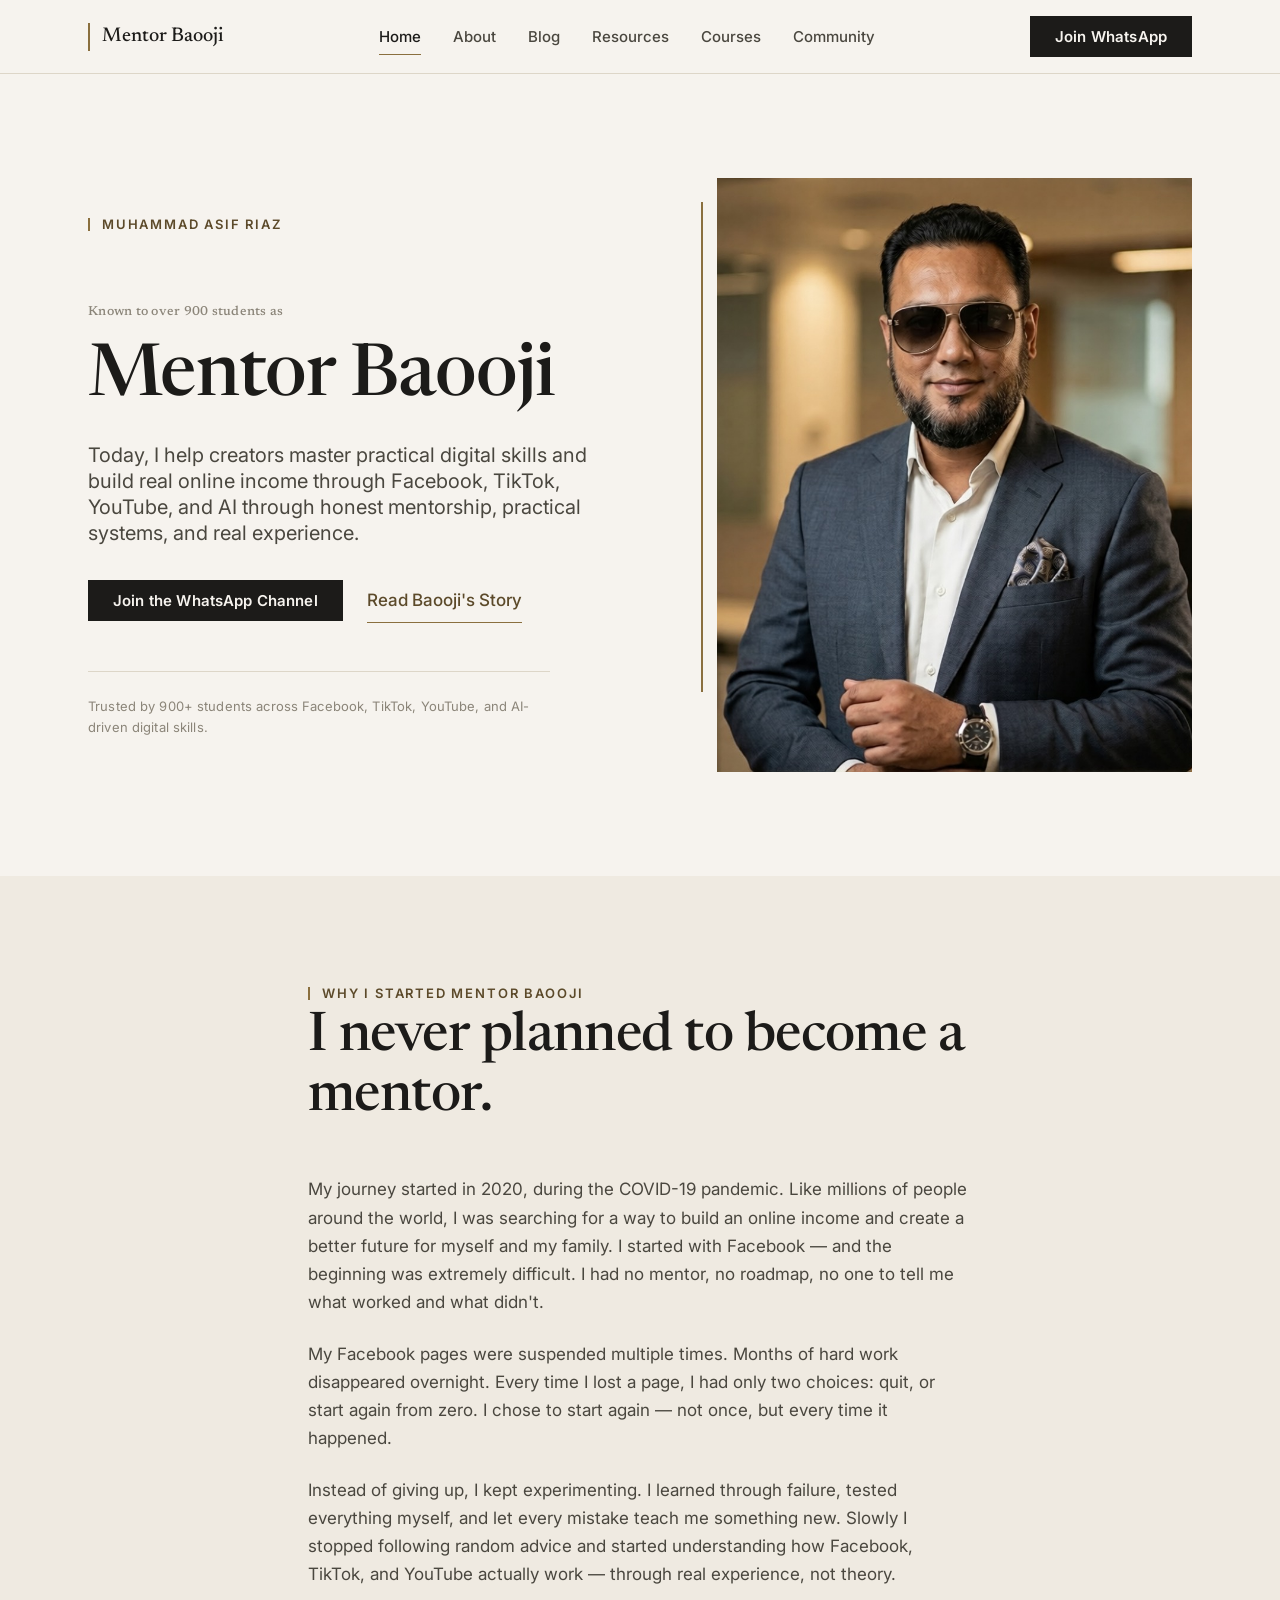
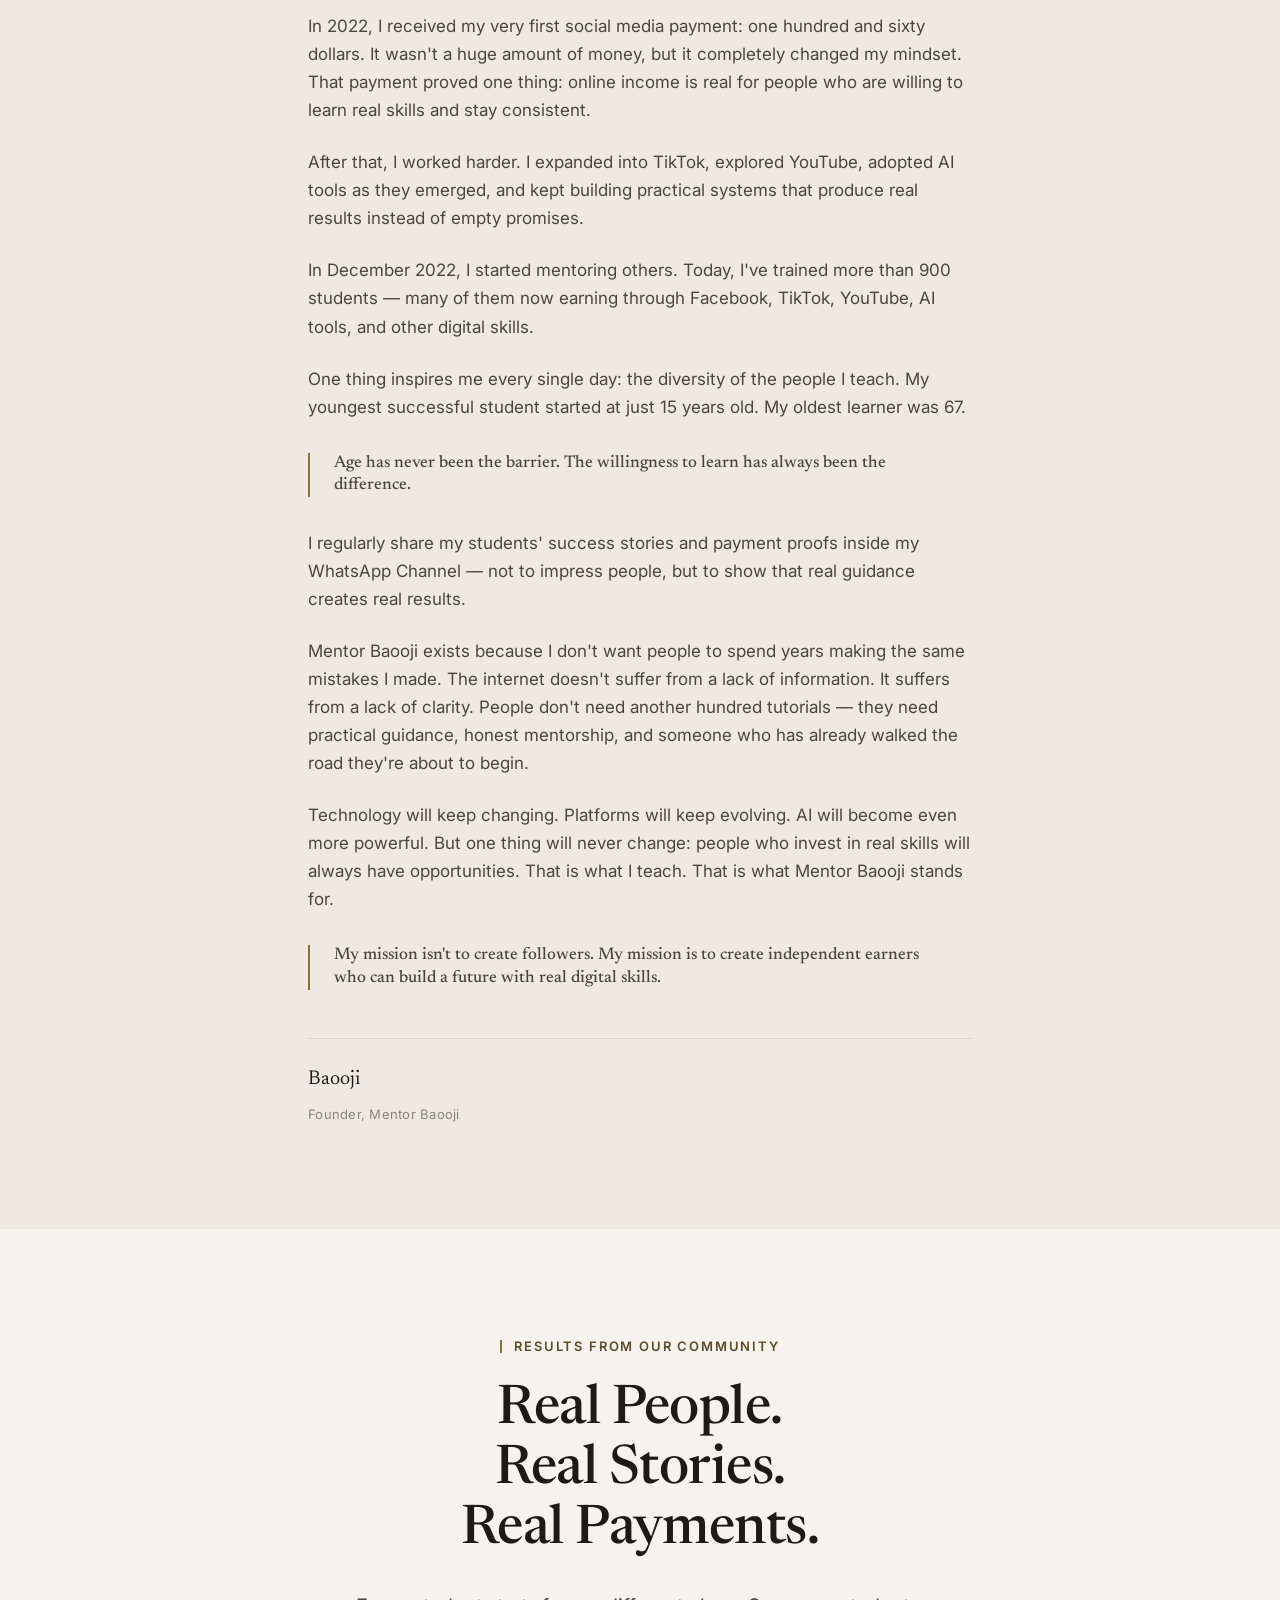
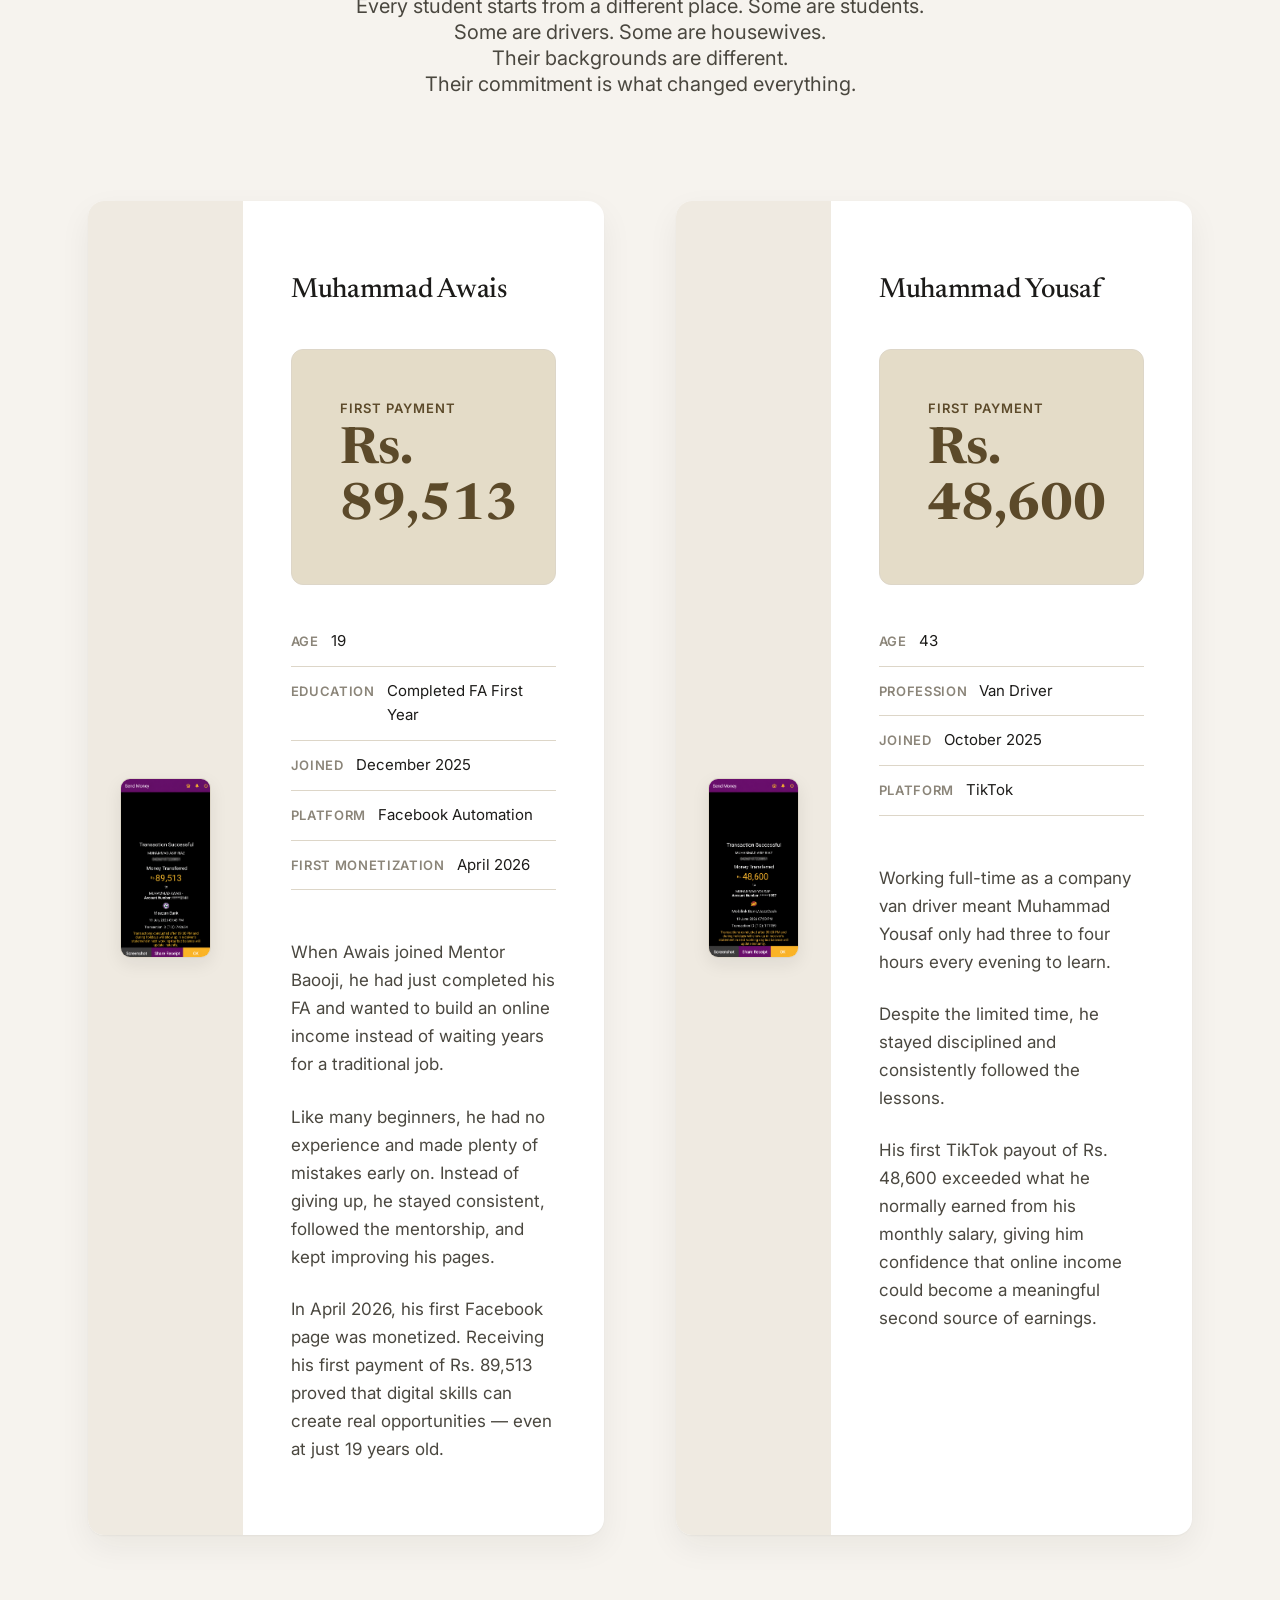
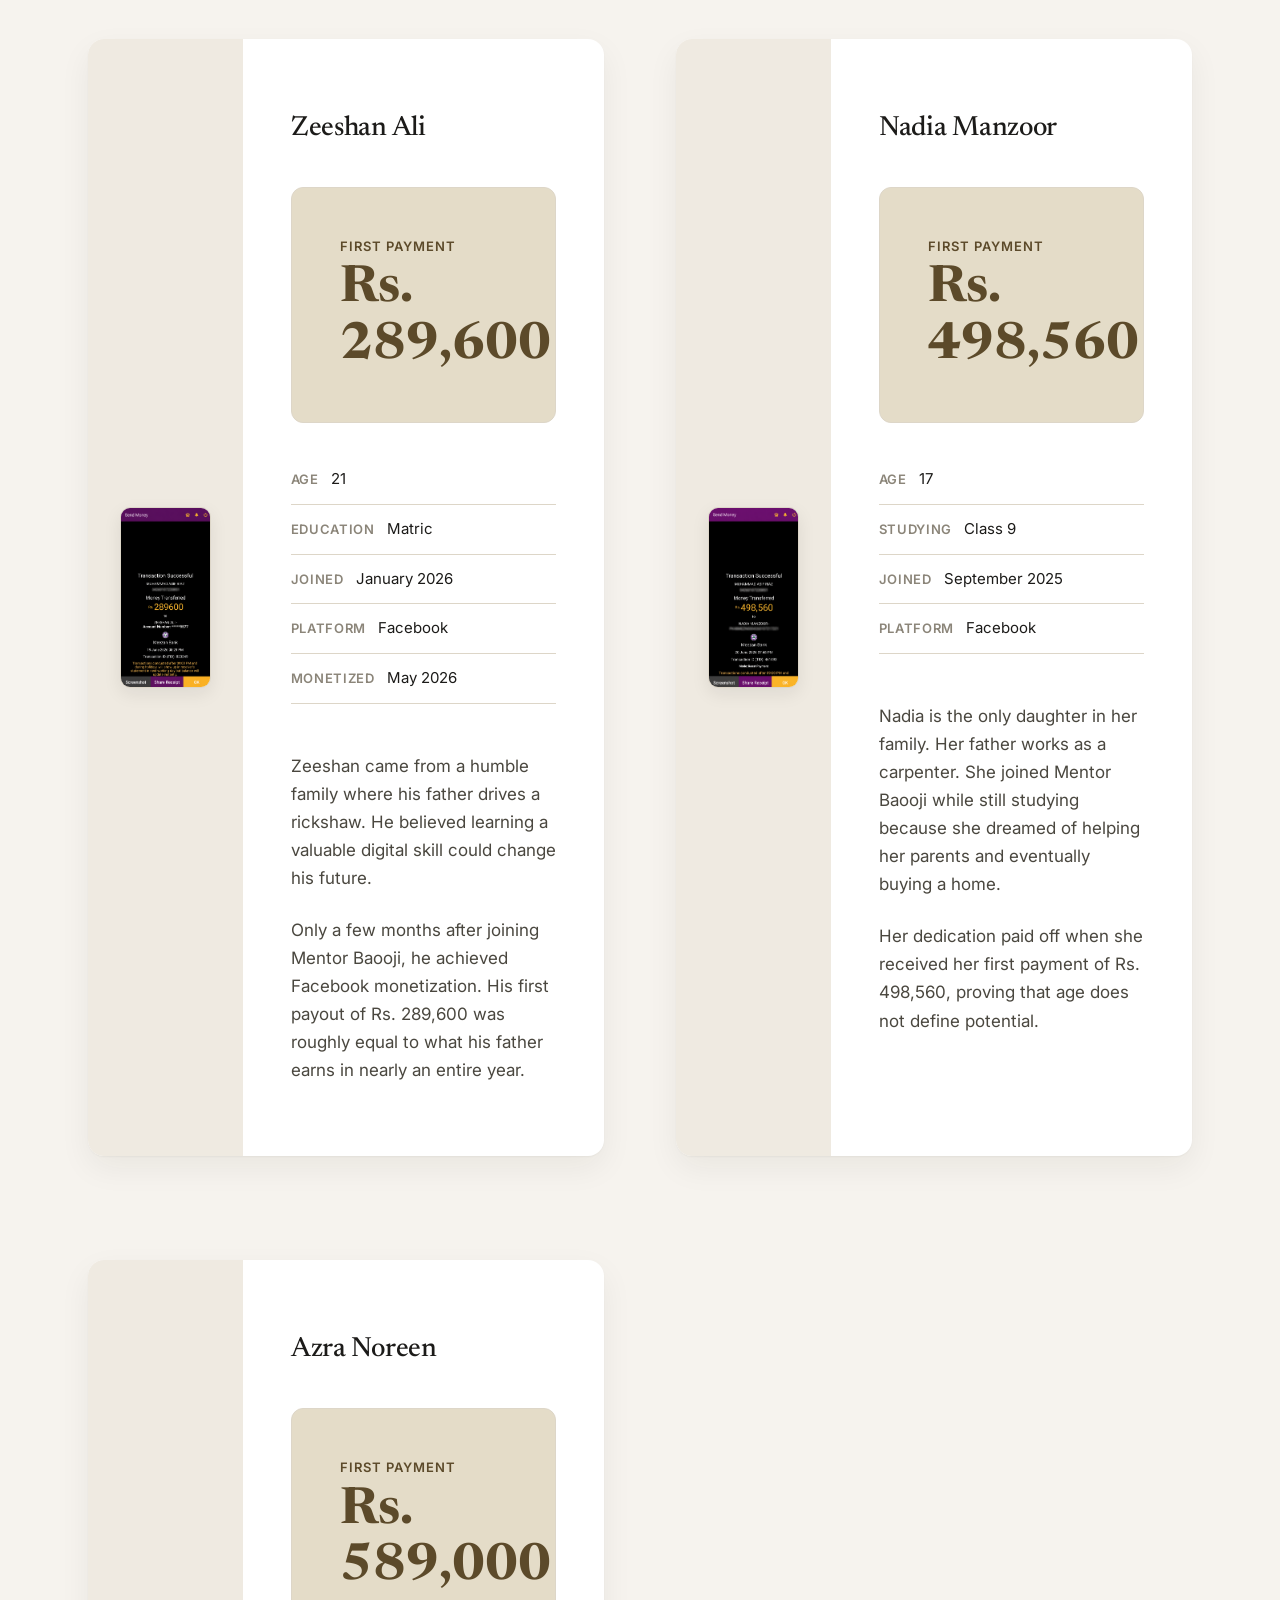
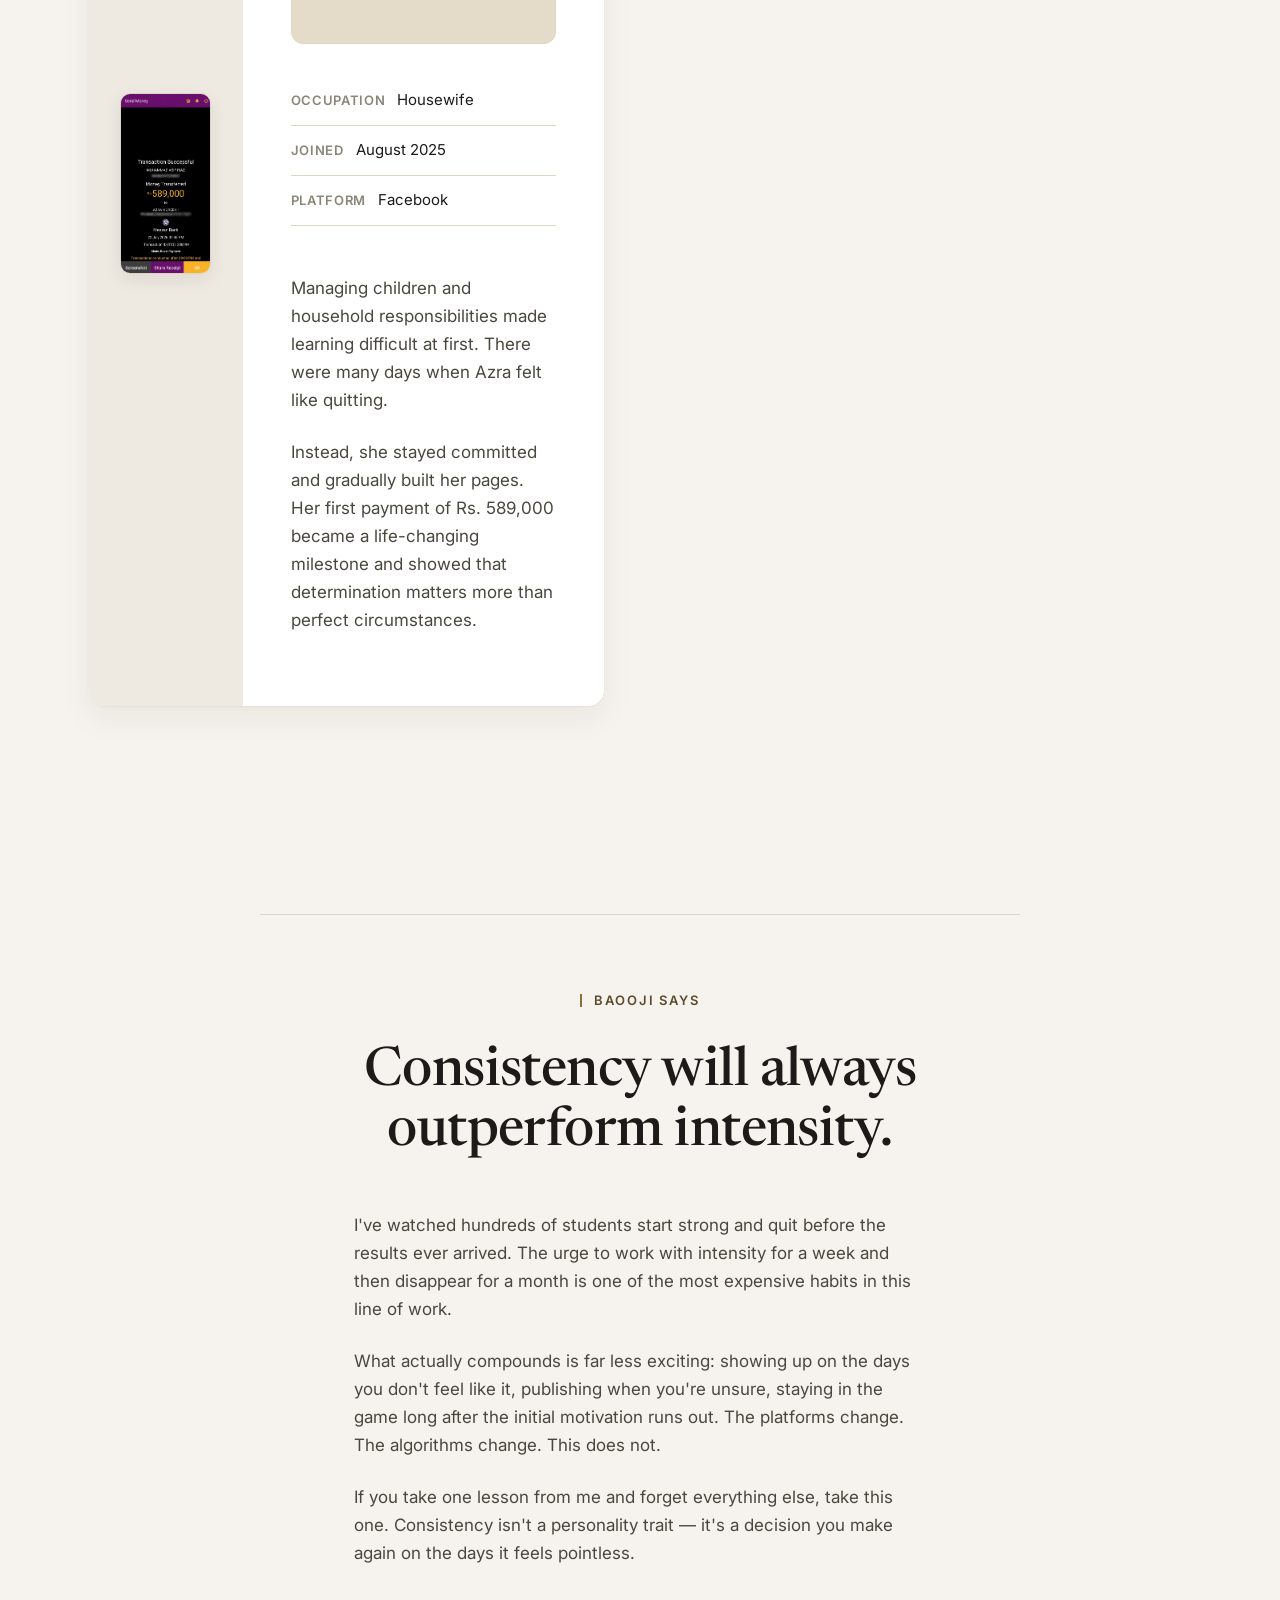
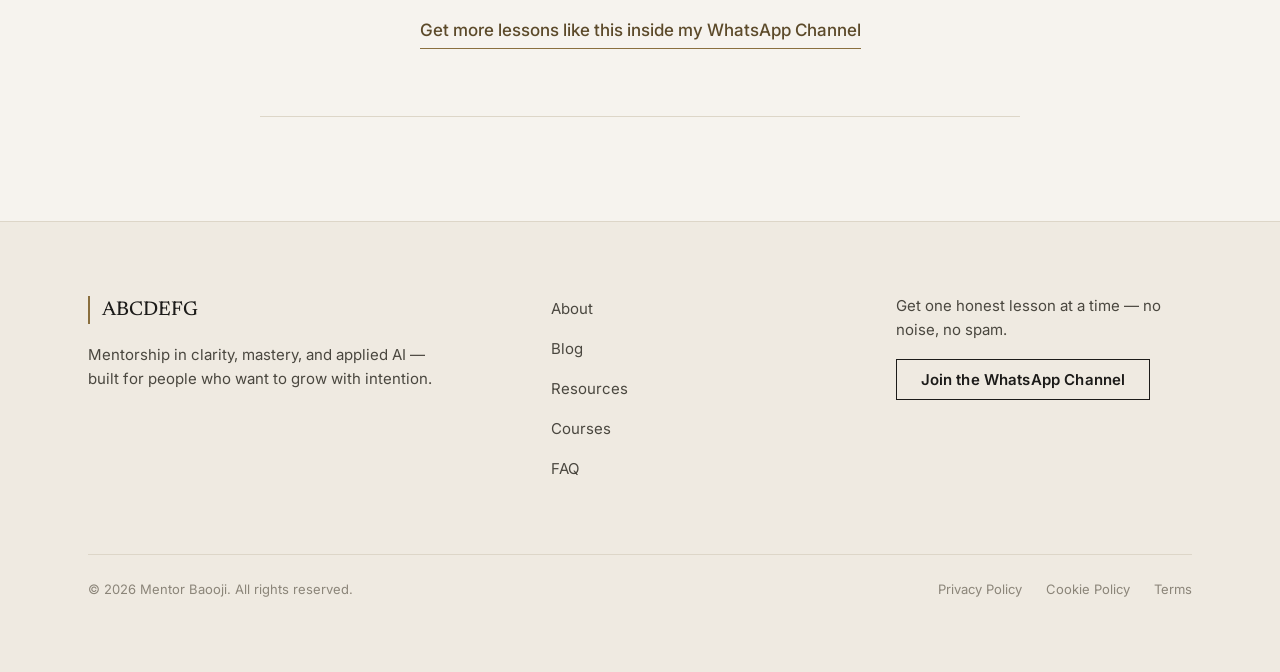
==== commit ea9004be: "Add files via upload" ====
--- a/index.html
+++ b/index.html
@@ -622,7 +622,7 @@
         <div class="footer-grid">
 
           <div class="footer-brand">
-            <a href="/" class="wordmark" aria-label="Mentor Baooji — Home">Mentor Baooji</a>
+            <a href="/" class="wordmark" aria-label="Mentor Baooji — Home">ABCDEFG</a>
             <p>
               Mentorship in clarity, mastery, and applied AI — built for
               people who want to grow with intention.
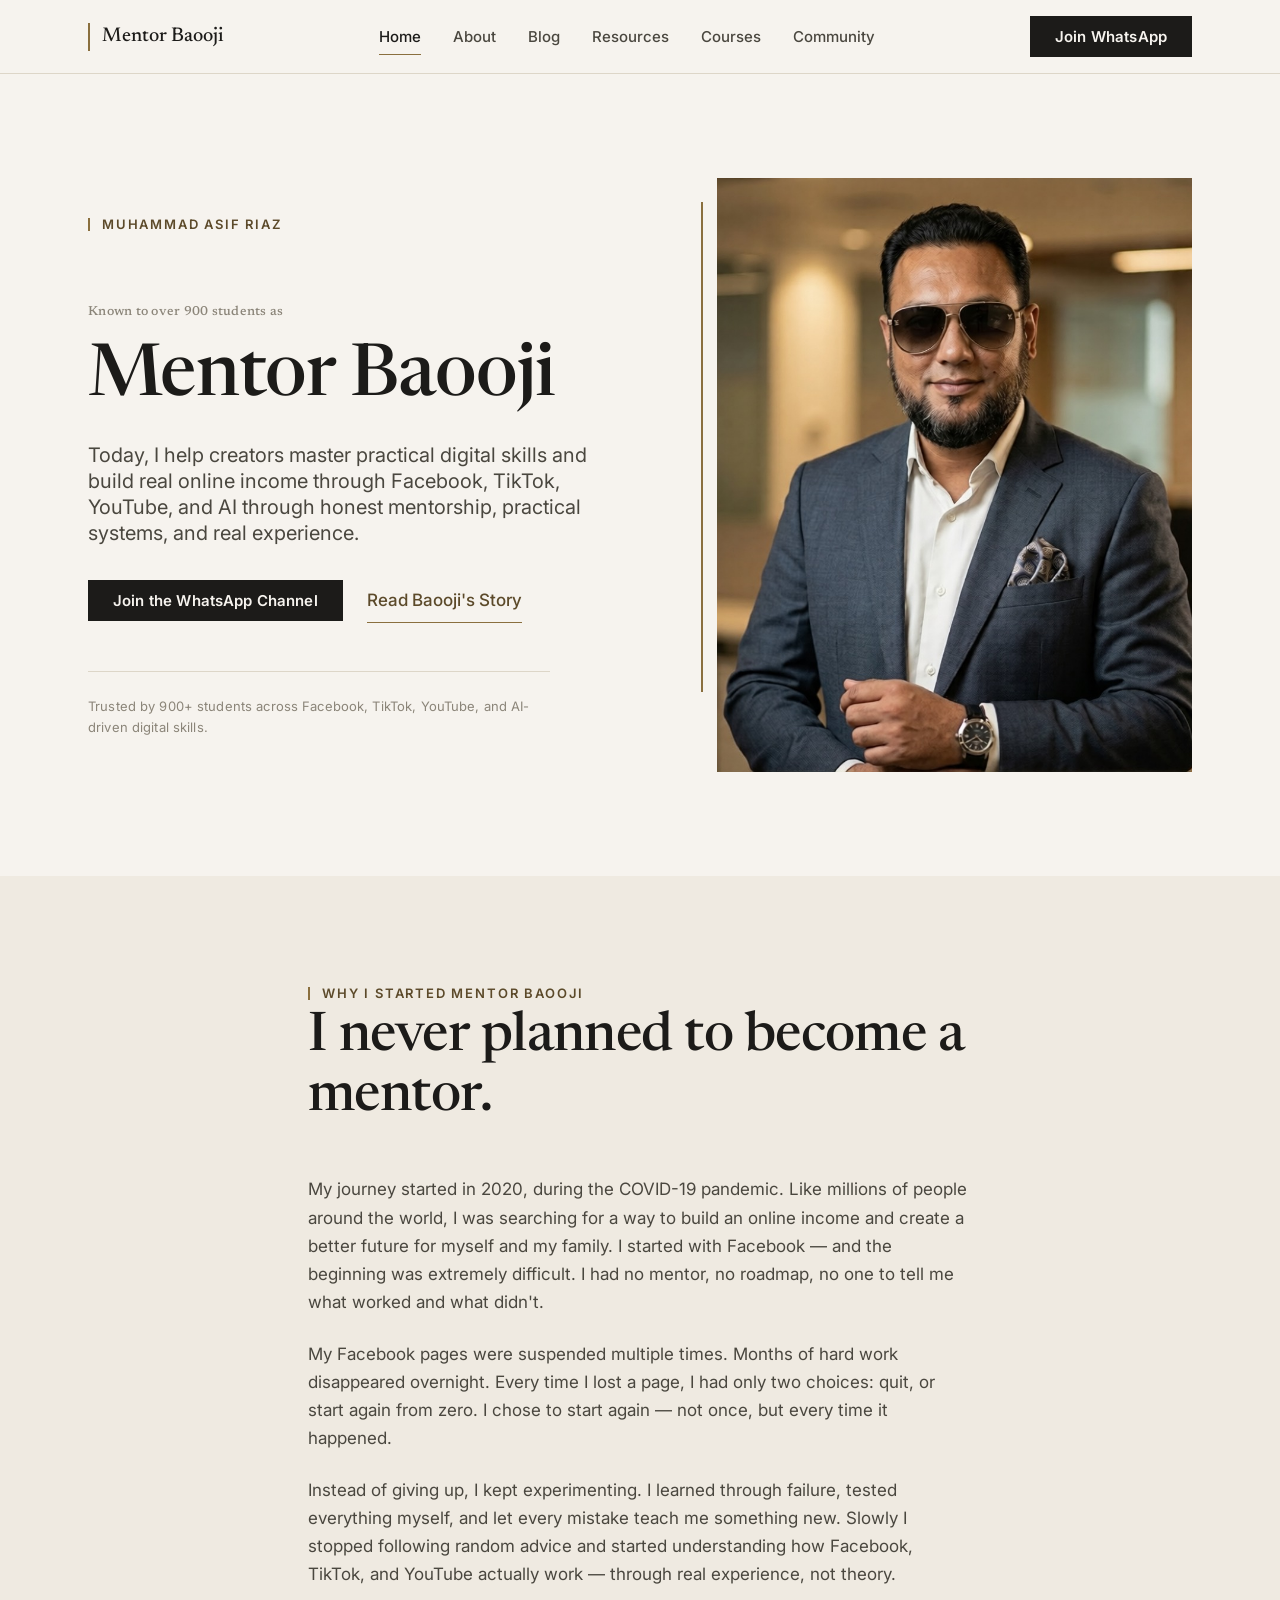
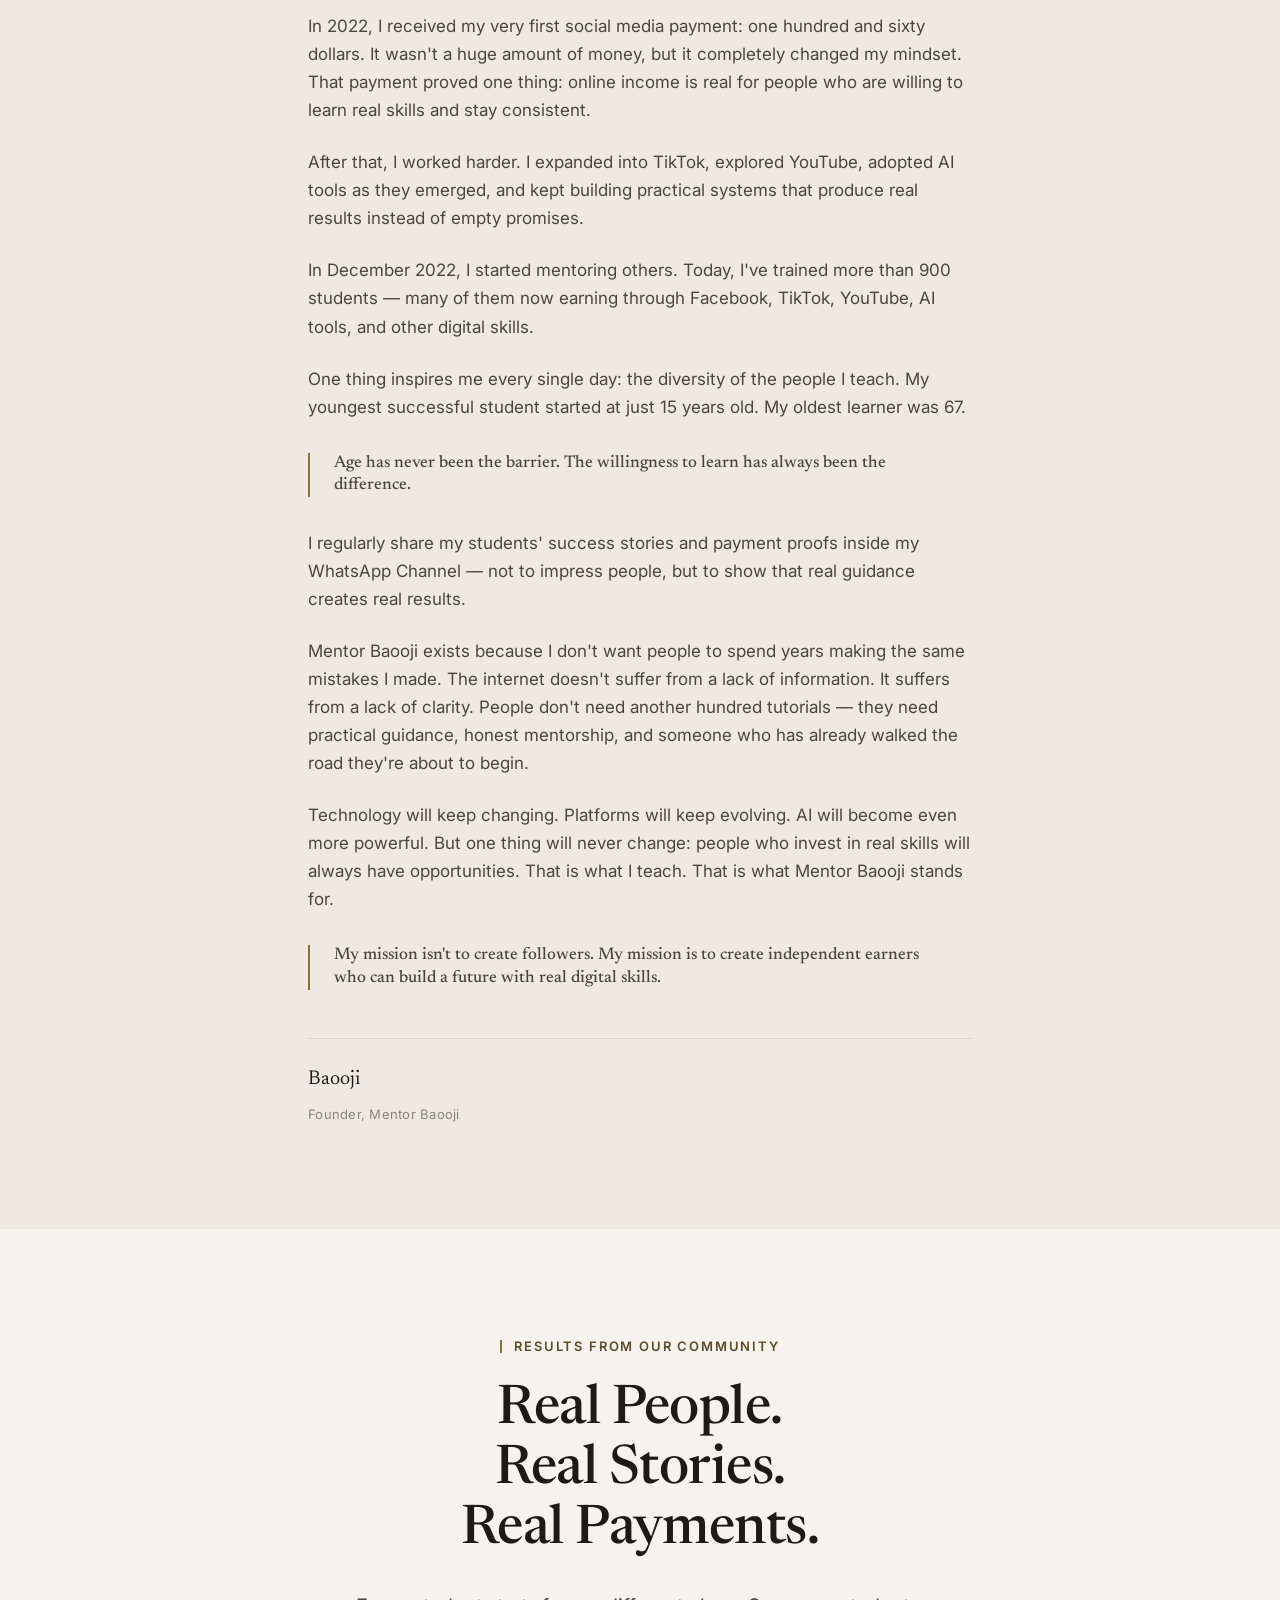
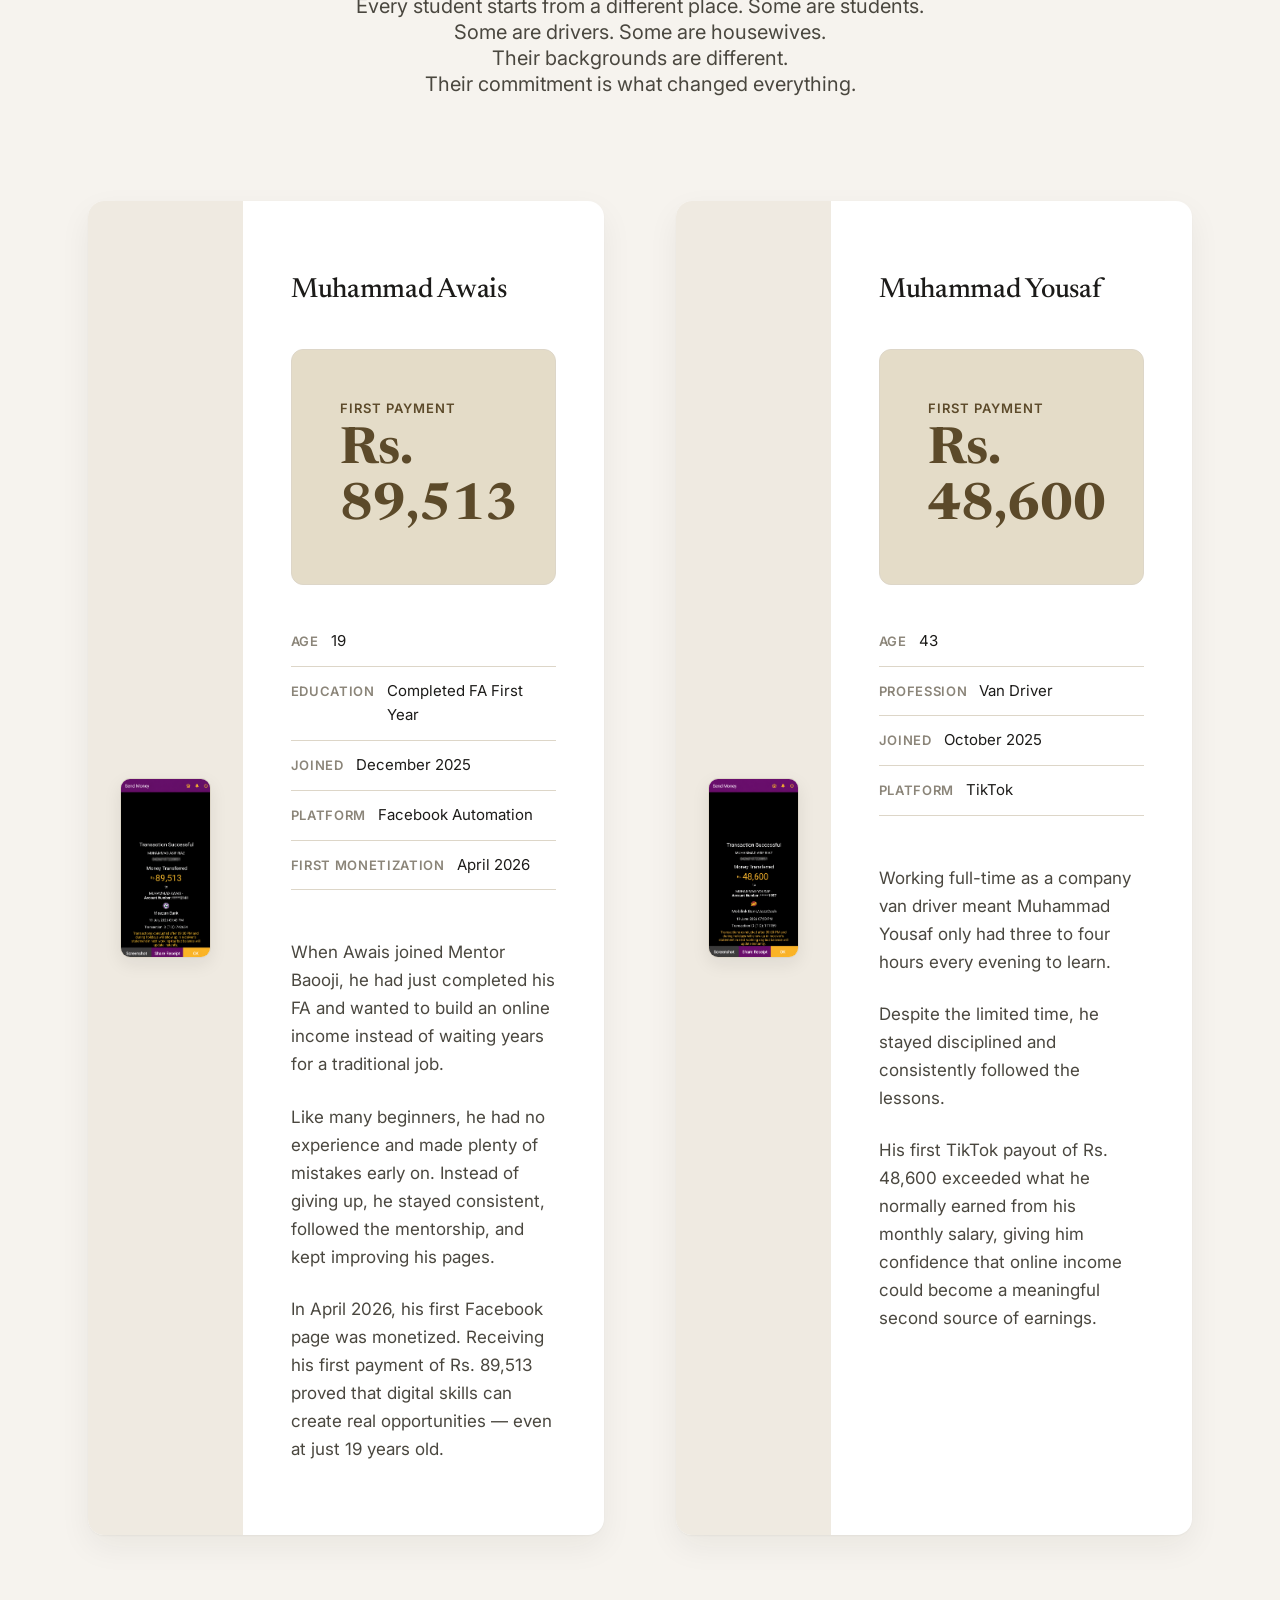
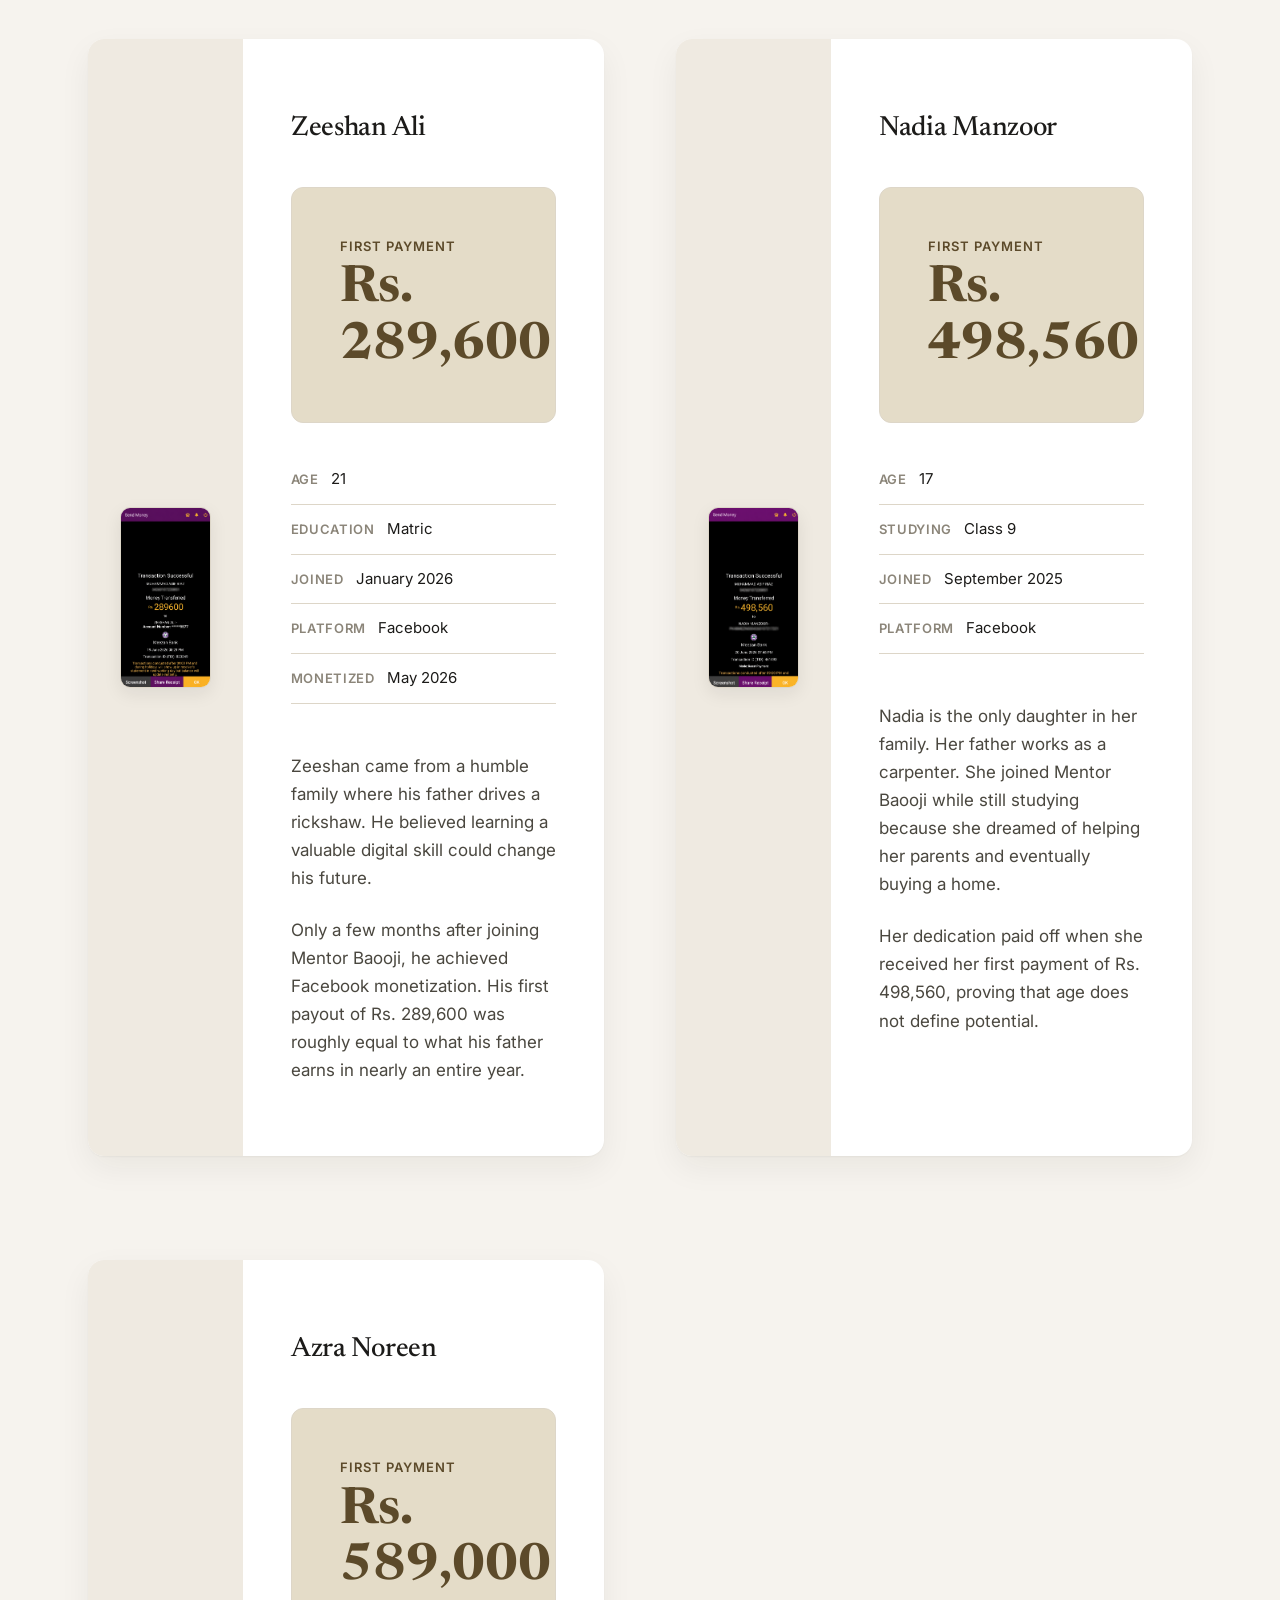
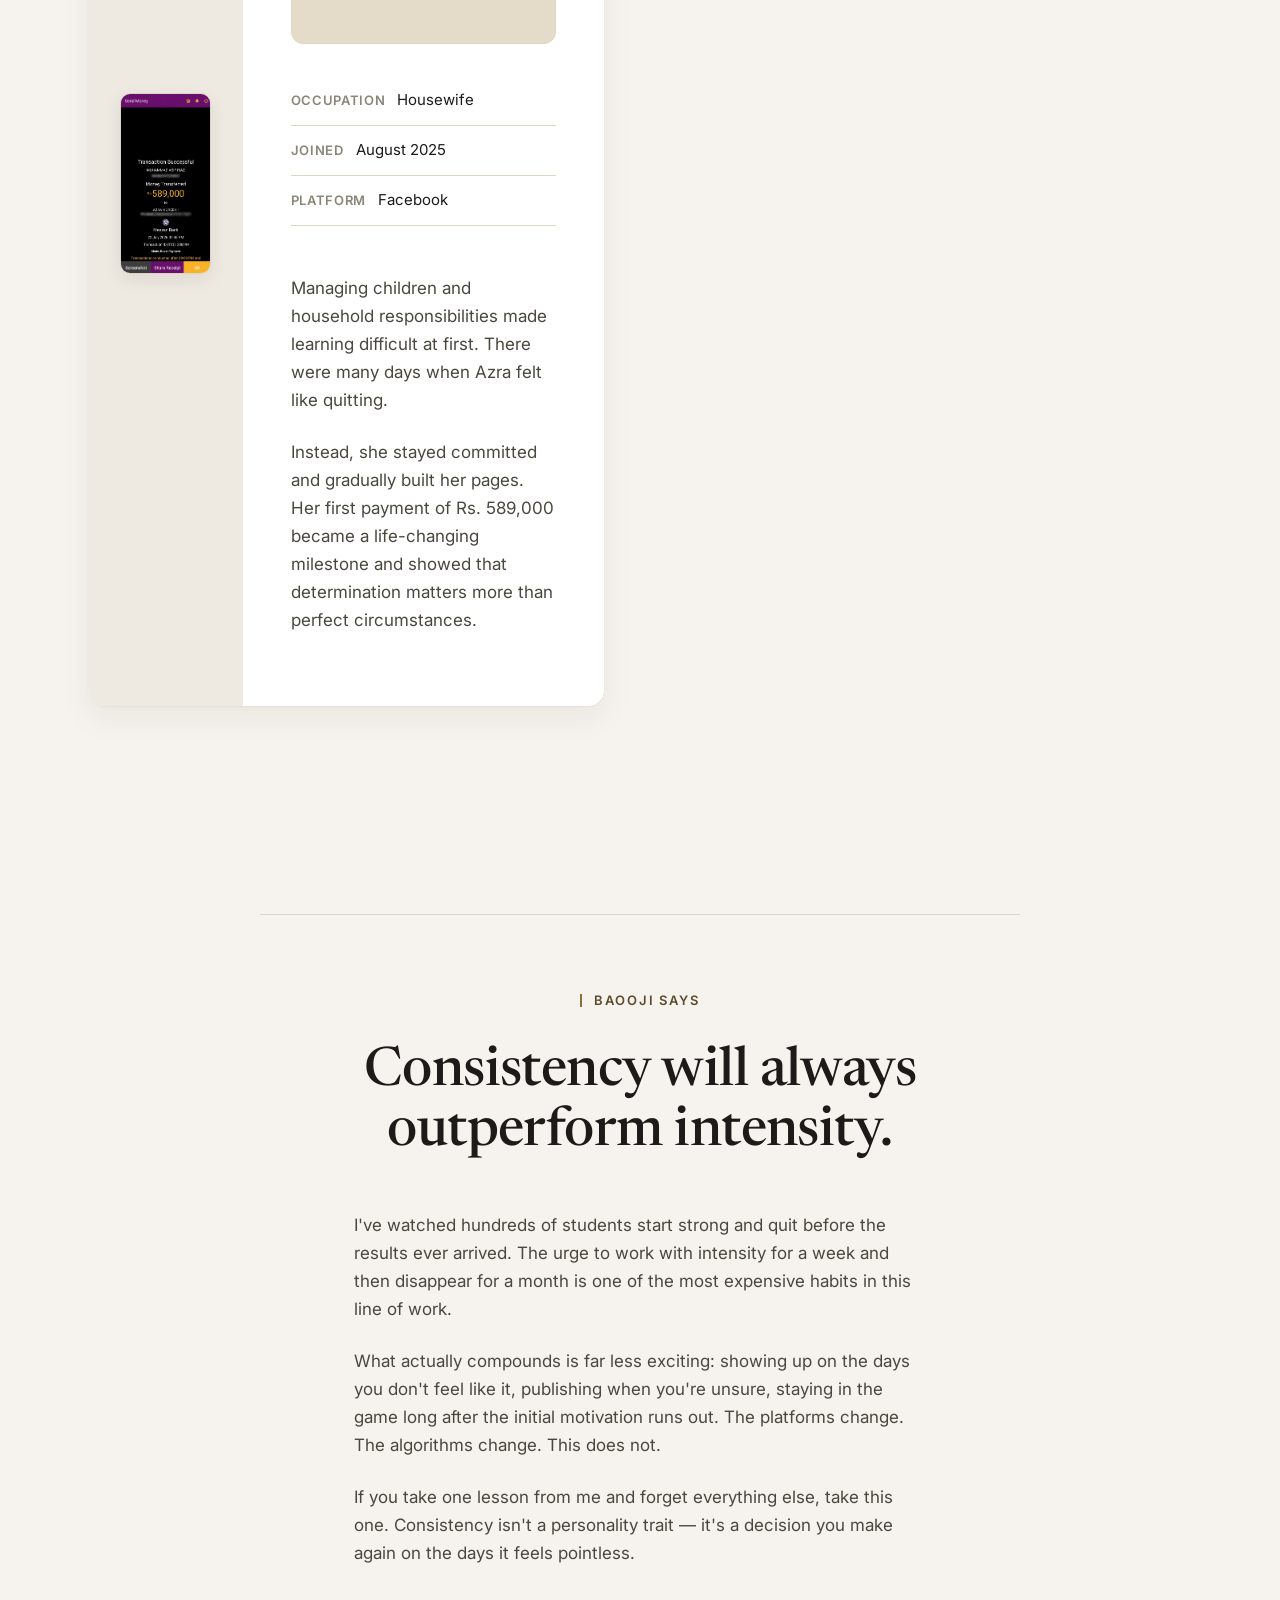
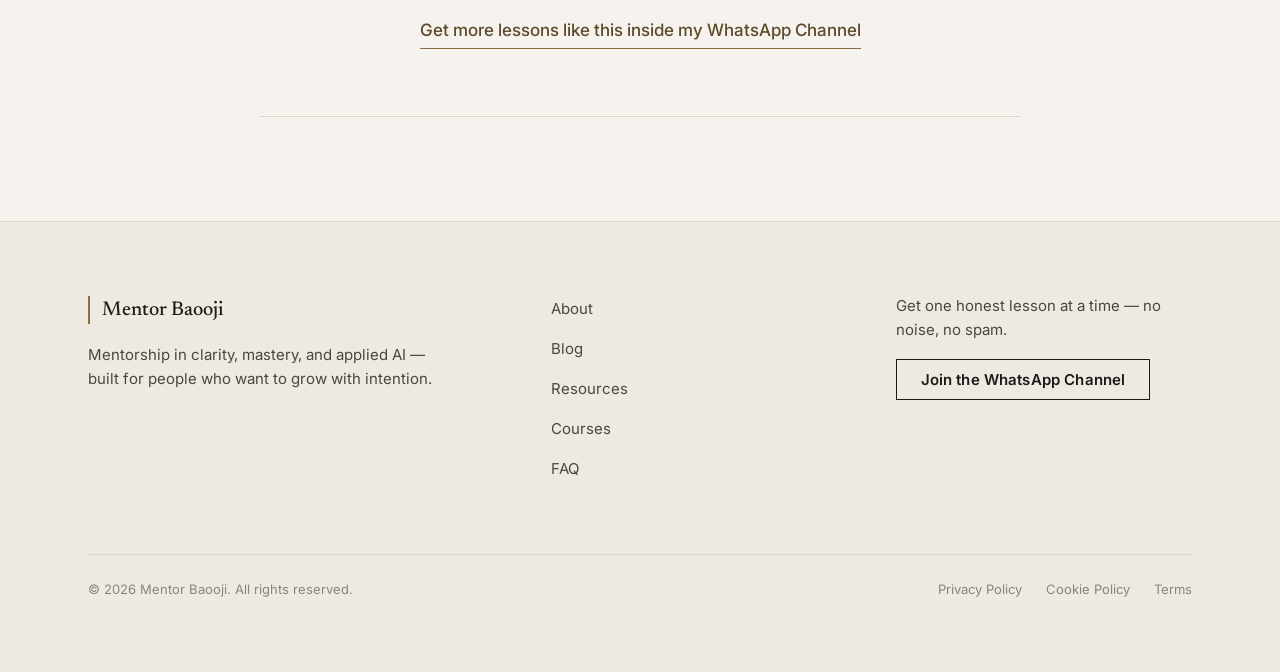
==== commit 6b216002: "Add files via upload" ====
--- a/index.html
+++ b/index.html
@@ -622,7 +622,7 @@
         <div class="footer-grid">
 
           <div class="footer-brand">
-            <a href="/" class="wordmark" aria-label="Mentor Baooji — Home">ABCDEFG</a>
+            <a href="/" class="wordmark" aria-label="Mentor Baooji — Home">Mentor Baooji</a>
             <p>
               Mentorship in clarity, mastery, and applied AI — built for
               people who want to grow with intention.
